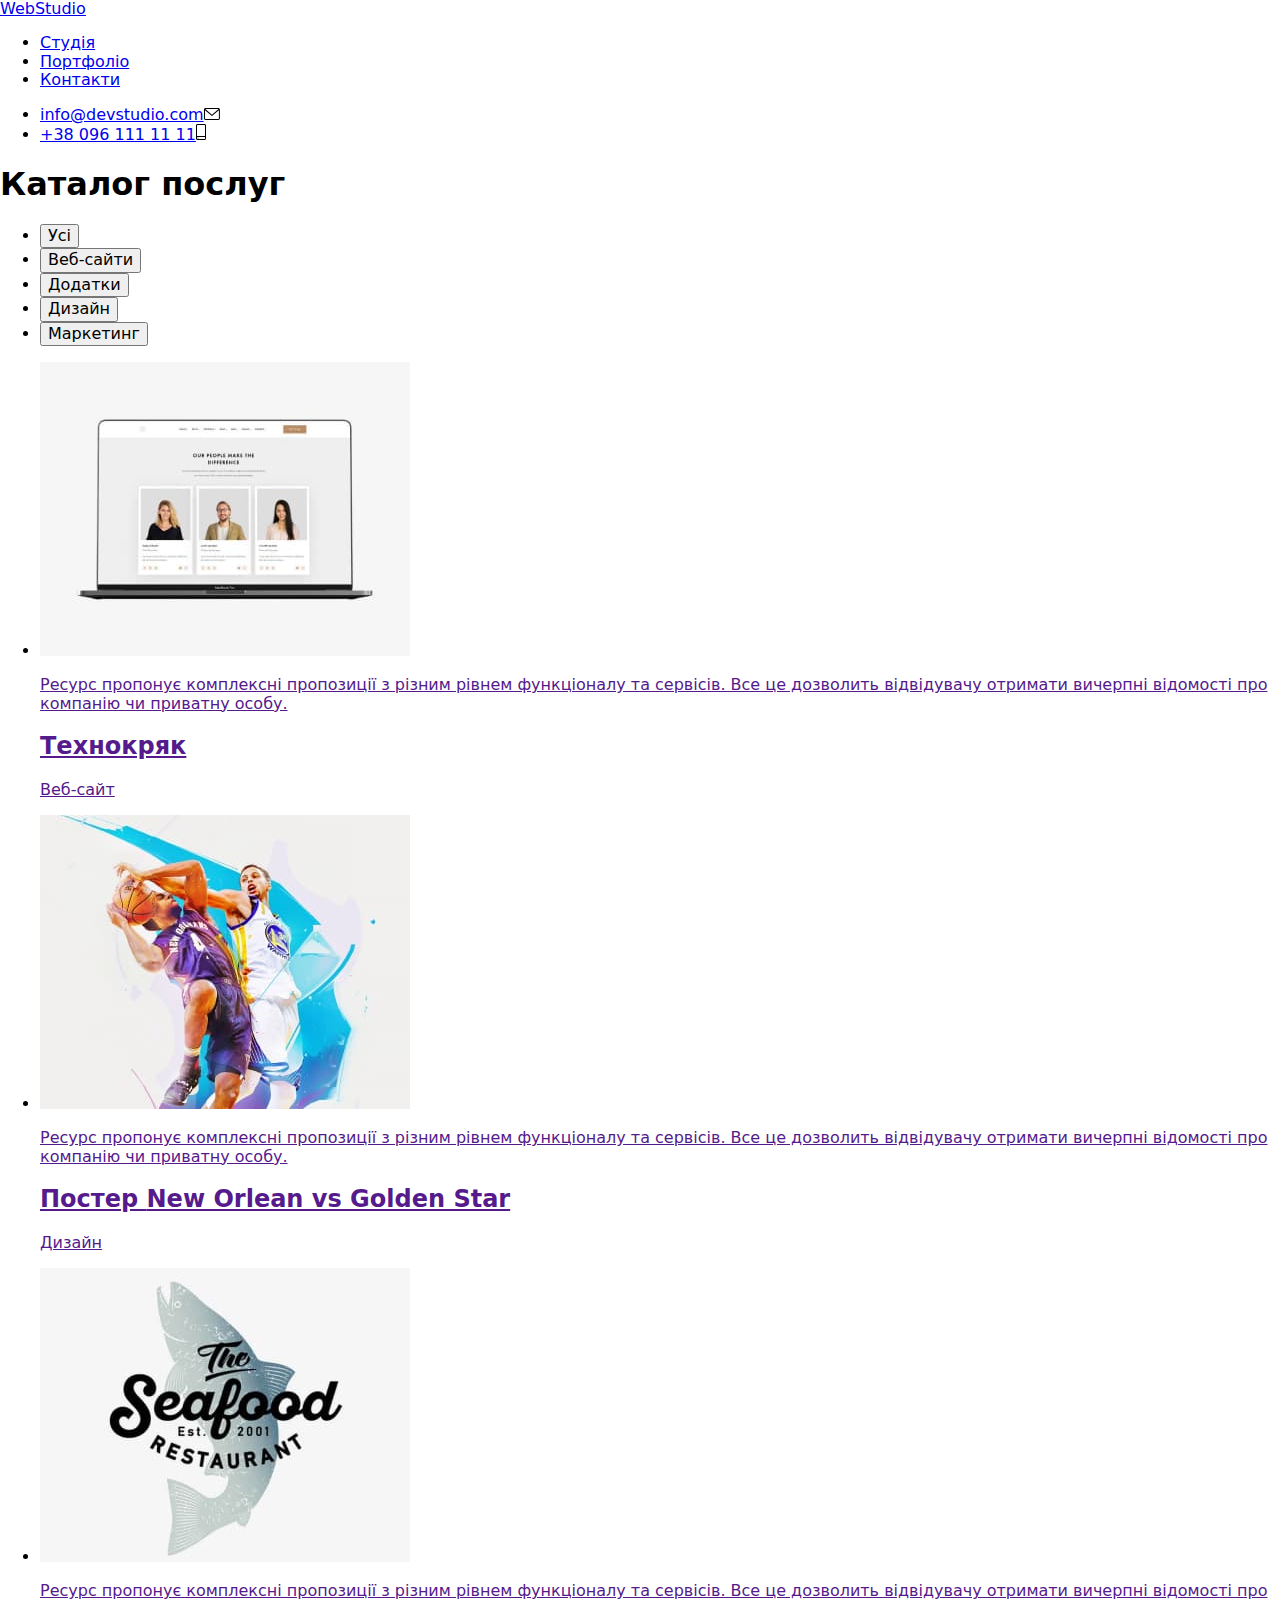
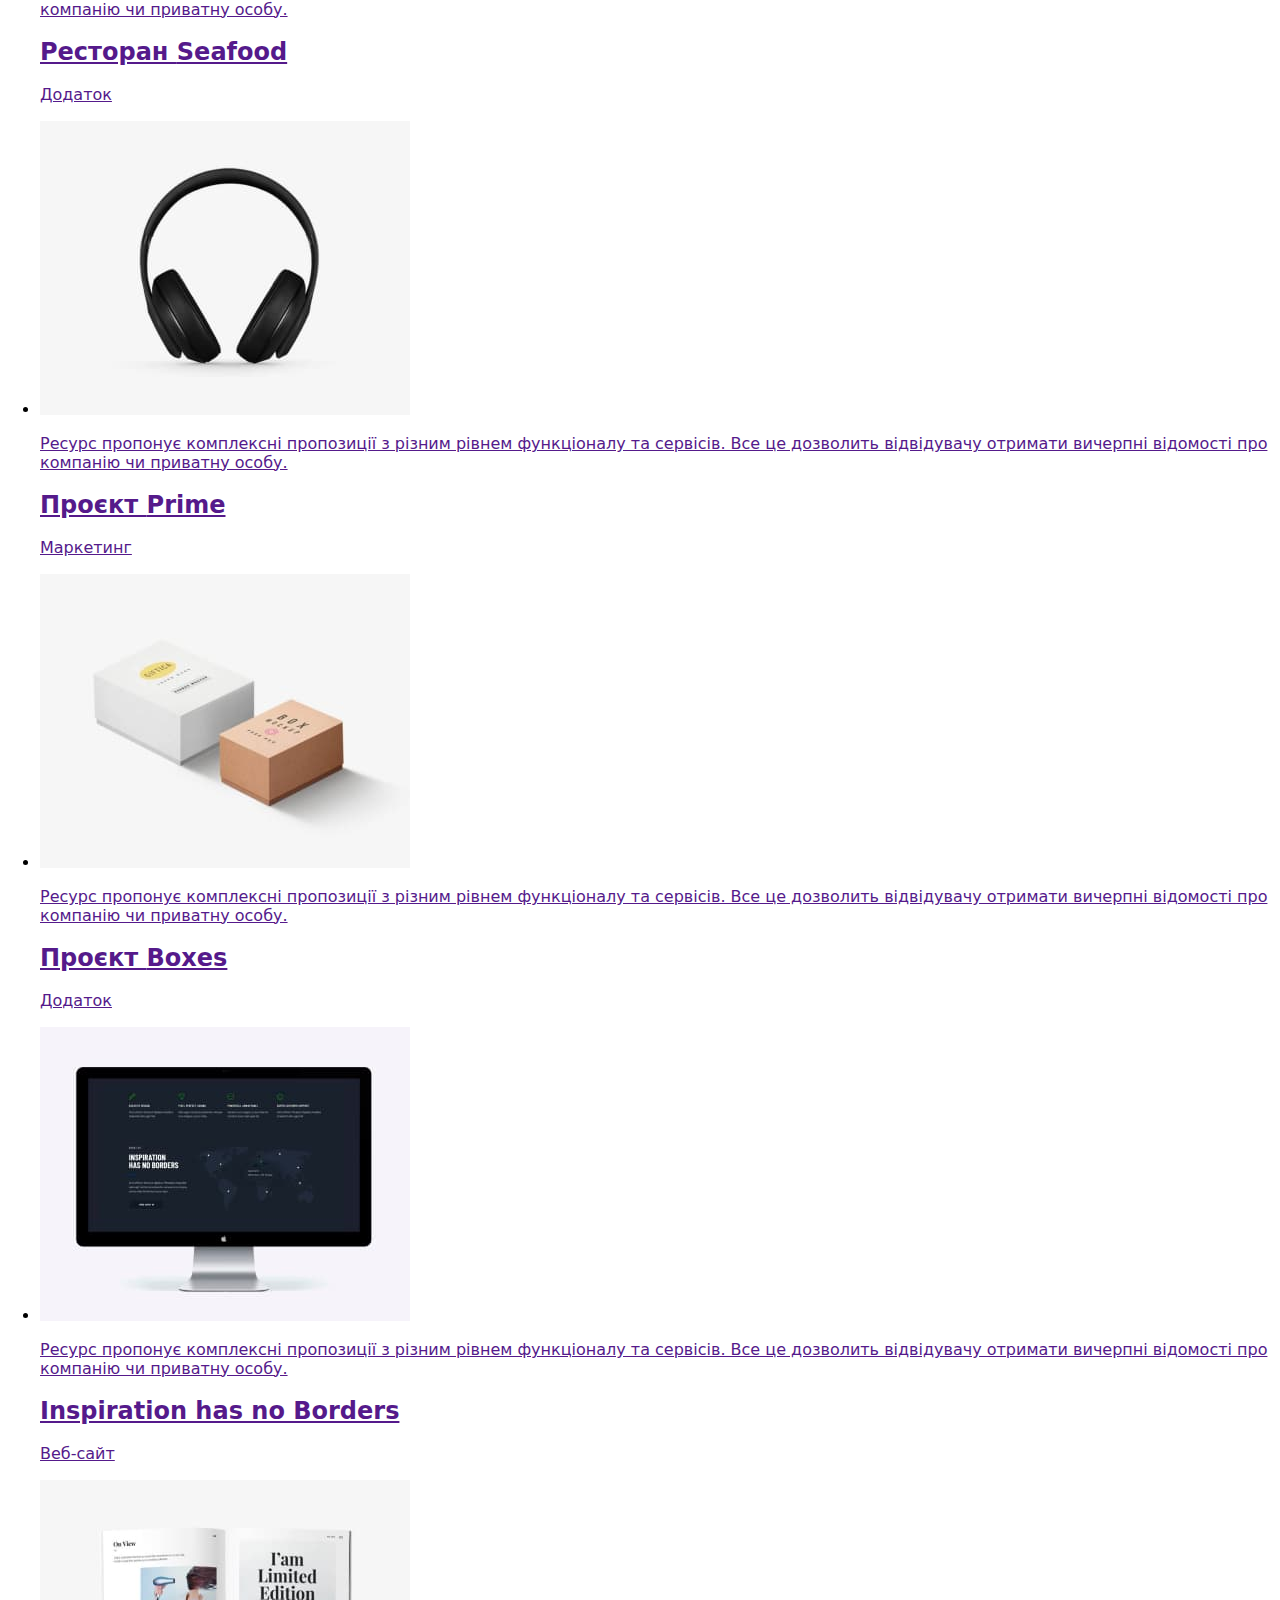
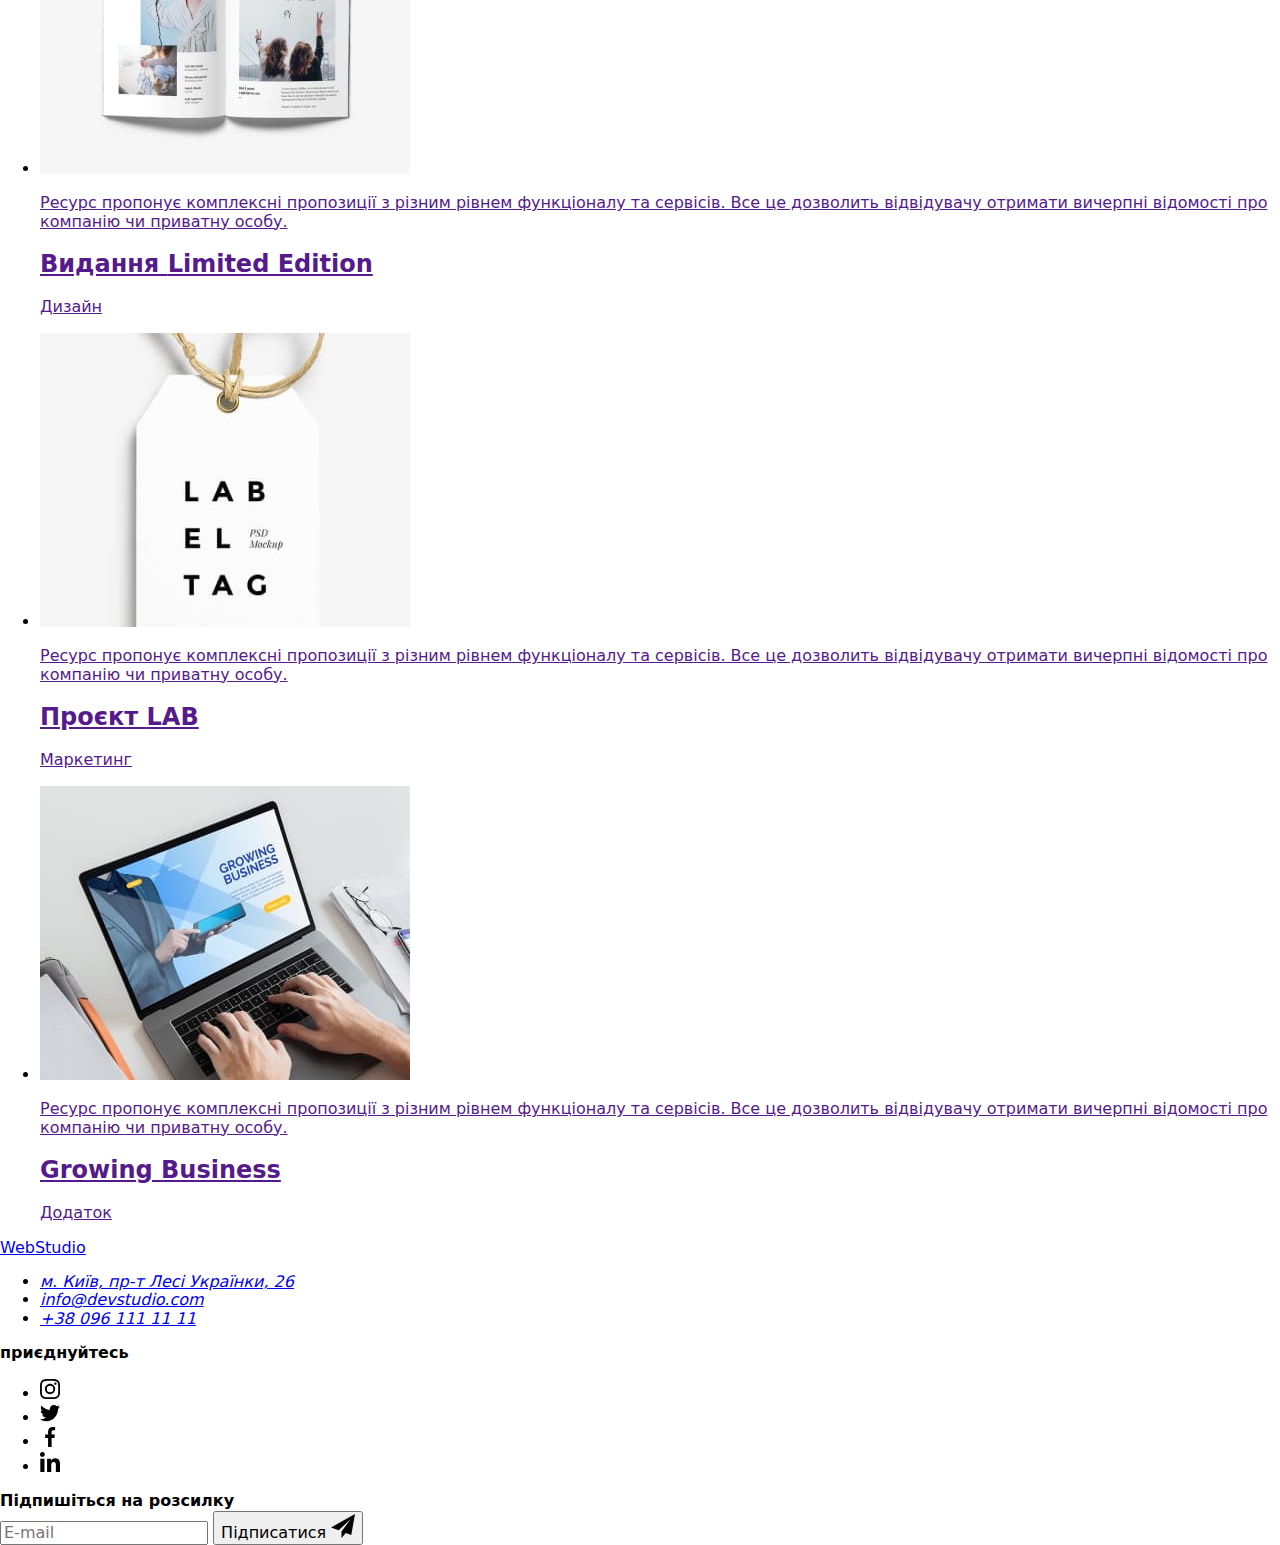
==== portfolio.html @ 2014c384 "копіює минуле ДЗ, кірм стилів" ====
<!DOCTYPE html>
<html lang="uk">

<head>
  <meta charset="UTF-8" />
  <meta http-equiv="X-UA-Compatible" content="IE=edge" />
  <meta name="viewport" content="width=device-width, initial-scale=1.0" />
  <title>Web Studio</title>
  <link rel="preconnect" href="https://fonts.googleapis.com" />
  <link rel="preconnect" href="https://fonts.gstatic.com" crossorigin />
  <link href="https://fonts.googleapis.com/css2?family=Raleway:wght@700&family=Roboto:wght@400;500;700;900&display=swap"
    rel="stylesheet" />
  <link rel="stylesheet" href="https://cdnjs.cloudflare.com/ajax/libs/modern-normalize/1.1.0/modern-normalize.css"
    integrity="sha512-Y0MM+V6ymRKN2zStTqzQ227DWhhp4Mzdo6gnlRnuaNCbc+YN/ZH0sBCLTM4M0oSy9c9VKiCvd4Jk44aCLrNS5Q=="
    crossorigin="anonymous" referrerpolicy="no-referrer" />
  <link rel="stylesheet" href="./css/styles.css" />
</head>

<body>
  <header class="header">
    <div class="header-content container">
      <nav class="navigation">
        <a lang="en" class="header-logo" href="./index.html">
          <span class="accent">Web</span>Studio
        </a>
        <ul class="navigation-list">
          <li class="navigation-list-item"><a class="navigation-link" href="./index.html">Студія</a>
          </li>
          <li class="navigation-list-item accent-line"><a class="accent-navigation navigation-link"
              href="./portfolio.html">Портфоліо</a></li>
          <li class="navigation-list-item"><a class="navigation-link" href="/">Контакти</a></li>
        </ul>
      </nav>
      <div class="contact-container">
        <ul class="contact-list">
          <li class="contact-list-item">
            <div class="contact-icon">
              <a class="contact-link" href="mailto:info@devstudio.com">
                info@devstudio.com<svg width="16" height="12" class="contact-icon-svg">
                  <use href="./images/icons.svg#icon-envelope"></use>
                </svg>
              </a>
            </div>
          </li>
          <li class="contact-list-item">
            <div class="contact-icon">
              <a class="contact-link" href="tel:+380961111111">+38 096 111 11 11<svg width="10" height="16"
                  class="contact-icon-svg">
                  <use href="./images/icons.svg#icon-phone"></use>
                </svg>
              </a>
            </div>
          </li>
        </ul>
      </div>
    </div>
  </header>
  <main class="main">
    <section class="main-portfolio section">
      <div class="container">
        <h1 class="subject visually-hidden">Каталог послуг</h1>
        <ul class="list-button">
          <li class="list-item">
            <button class="accent-button button" type="button">Усі</button>
          </li>
          <li class="list-item">
            <button class="button" type="button">Веб-сайти</button>
          </li>
          <li class="list-item">
            <button class="button" type="button">Додатки</button>
          </li>
          <li class="list-item">
            <button class="button" type="button">Дизайн</button>
          </li>
          <li class="list-item">
            <button class="button" type="button">Маркетинг</button>
          </li>
        </ul>
        <ul class="list-portfolio">
          <li class="list-item item-portfolio">
            <a class="portfolio-link" href="">
              <div class="overlay"> <img class="img" src="./images/img-0.jpg" alt="сайт технокряк" width="370" />
                <p class="text-overlay">Ресурс пропонує комплексні пропозиції з різним рівнем функціоналу та сервісів.
                  Все це дозволить відвідувачу отримати вичерпні відомості про компанію чи приватну особу.</p>
              </div>
              <div class="border-portfolio">
                <h2 class="title">Технокряк</h2>
                <p class="text">Веб-сайт</p>
              </div>
            </a>
          </li>
          <li class="list-item item-portfolio">
            <a class="portfolio-link" href="">
              <div class="overlay"> <img class="img" src="./images/img-1.jpg" alt="дизайн постера" width="370" />
                <p class="text-overlay">Ресурс пропонує комплексні пропозиції з різним рівнем функціоналу та сервісів.
                  Все це дозволить відвідувачу отримати вичерпні відомості про компанію чи приватну особу.</p>
              </div>
              <div class="border-portfolio">
                <h2 class="title">
                  Постер <span lang="en"> New Orlean vs Golden Star</span></h2>
                <p class="text">Дизайн</p>
              </div>
            </a>
          </li>
          <li class="list-item item-portfolio">
            <a class="portfolio-link" href="">
              <div class="overlay"> <img class="img" src="./images/img-2.jpg" alt="додаток ресторану" width="370" />
                <p class="text-overlay">Ресурс пропонує комплексні пропозиції з різним рівнем функціоналу та сервісів.
                  Все це дозволить відвідувачу отримати вичерпні відомості про компанію чи приватну особу.</p>
              </div>
              <div class="border-portfolio">
                <h2 class="title">Ресторан <span lang="en">Seafood</span></h2>
                <p class="text">Додаток</p>
              </div>
            </a>
          </li>
          <li class="list-item item-portfolio">
            <a class="portfolio-link" href="">
              <div class="overlay"> <img class="img" src="./images/img-3.jpg" alt="фото з проекту прайм" width="370" />
                <p class="text-overlay">Ресурс пропонує комплексні пропозиції з різним рівнем функціоналу та сервісів.
                  Все це дозволить відвідувачу отримати вичерпні відомості про компанію чи приватну особу.</p>
              </div>
              <div class="border-portfolio">
                <h2 class="title">Проєкт <span lang="en">Prime</span></h2>
                <p class="text">Маркетинг</p>
              </div>
            </a>
          </li>
          <li class="list-item item-portfolio">
            <a class="portfolio-link" href="">
              <div class="overlay"> <img class="img" src="./images/img-4.jpg" alt="фото з додатку" width="370" />
                <p class="text-overlay">Ресурс пропонує комплексні пропозиції з різним рівнем функціоналу та сервісів.
                  Все це дозволить відвідувачу отримати вичерпні відомості про компанію чи приватну особу.</p>
              </div>
              <div class="border-portfolio">
                <h2 class="title">Проєкт <span lang="en">Boxes</span></h2>
                <p class="text">Додаток</p>
              </div>
            </a>
          </li>
          <li class="list-item item-portfolio">
            <a class="portfolio-link" href="">
              <div class="overlay"> <img class="img" src="./images/img-5.jpg" alt="веб-сайт" width="370" />
                <p class="text-overlay">Ресурс пропонує комплексні пропозиції з різним рівнем функціоналу та сервісів.
                  Все це дозволить відвідувачу отримати вичерпні відомості про компанію чи приватну особу.</p>
              </div>
              <div class="border-portfolio">
                <h2 class="title" lang="en">Inspiration has no Borders</h2>
                <p class="text">Веб-сайт</p>
              </div>
            </a>
          </li>
          <li class="list-item item-portfolio">
            <a class="portfolio-link" href="">
              <div class="overlay"> <img class="img" src="./images/img-6.jpg" alt="дизайн видання" width="370" />
                <p class="text-overlay">Ресурс пропонує комплексні пропозиції з різним рівнем функціоналу та сервісів.
                  Все це дозволить відвідувачу отримати вичерпні відомості про компанію чи приватну особу.</p>
              </div>
              <div class="border-portfolio">
                <h2 class="title">
                  Видання <span lang="en">Limited Edition</span>
                </h2>
                <p class="text">Дизайн</p>
              </div>
            </a>
          </li>
          <li class="list-item item-portfolio">
            <a class="portfolio-link" href="">
              <div class="overlay"> <img class="img" src="./images/img-7.jpg" alt="фото з проекту" width="370" />
                <p class="text-overlay">Ресурс пропонує комплексні пропозиції з різним рівнем функціоналу та сервісів.
                  Все це дозволить відвідувачу отримати вичерпні відомості про компанію чи приватну особу.</p>
              </div>
              <div class="border-portfolio">
                <h2 class="title">Проєкт <span lang="en">LAB</span></h2>
                <p class="text">Маркетинг</p>
              </div>
            </a>
          </li>
          <li class="list-item item-portfolio">
            <a class="portfolio-link" href="">
              <div class="overlay"> <img class="img" src="./images/img-8.jpg" alt="додаток" width="370" />
                <p class="text-overlay">Ресурс пропонує комплексні пропозиції з різним рівнем функціоналу та сервісів.
                  Все це дозволить відвідувачу отримати вичерпні відомості про компанію чи приватну особу.</p>
              </div>
              <div class="border-portfolio">
                <h2 class="title" lang="en">Growing Business</h2>
                <p class="text">Додаток</p>
              </div>
            </a>
          </li>
        </ul>
      </div>
    </section>
  </main>
  <footer class=" footer">
    <div class="footer-flexbox container">
      <div class="footer-flex-adress">
        <a lang="en" class="footer-logo" href="./index.html">
          <span class="accent">Web</span>Studio
        </a>
        <address class="footer-adress">
          <ul class="footer-list">
            <li class="list-item"><a class="footer-link" href="/"><span class="footer-span">м. Київ, пр-т Лесі
                  Українки,
                  26</span></a></li>
            <li class="list-item"><a class="footer-link" href="mailto:info@devstudio.com">info@devstudio.com</a>
            </li>
            <li class="list-item"><a class="footer-link" href="tel:+380961111111">+38 096 111 11 11</a></li>
          </ul>
        </address>
      </div>
      <div class="footer-flex-icon">
        <strong class="footer-caption">приєднуйтесь</strong>
        <ul class="footer-list-icon">
          <li class="footer-item-icon">
            <a class="footer-icon-link" href="https://www.instagram.com/">
              <svg width="20" height="20" class="team-icon-svg">
                <use href="./images/icons.svg#icon-instagram"></use>
              </svg>
            </a>
          </li>
          <li class="footer-item-icon">
            <a class="footer-icon-link" href="https://twitter.com/?lang=uk">
              <svg width="20" height="20" class="team-icon-svg">
                <use href="./images/icons.svg#icon-twitter"></use>
              </svg>
            </a>
          </li>
          <li class="footer-item-icon">
            <a class="footer-icon-link" href="https://uk-ua.facebook.com/">
              <svg width="20" height="20" class="team-icon-svg">
                <use href="./images/icons.svg#icon-facebook"></use>
              </svg>
            </a>
          </li>
          <li class="footer-item-icon">
            <a class="footer-icon-link" href="https://www.linkedin.com/">
              <svg width="20" height="20" class="team-icon-svg">
                <use href="./images/icons.svg#icon-linkedin"></use>
              </svg>
            </a>
          </li>
        </ul>
      </div>
      <div class="footer-form-position">
        <strong class="footer-caption">Підпишіться на розсилку</strong>
        <form class="footer-form">
          <label class="footer-label">
            <input class="footer-input" lang="en" type="email" placeholder="E-mail" />
          </label>
          <button type="submit" class="footer-form-btn">Підписатися
            <svg width="24" height="24" class="footer-form-icon">
              <use href="./images/icons.svg#icon-send"></use>
            </svg>
          </button>
        </form>
      </div>
    </div>
  </footer>
</body>

</html>
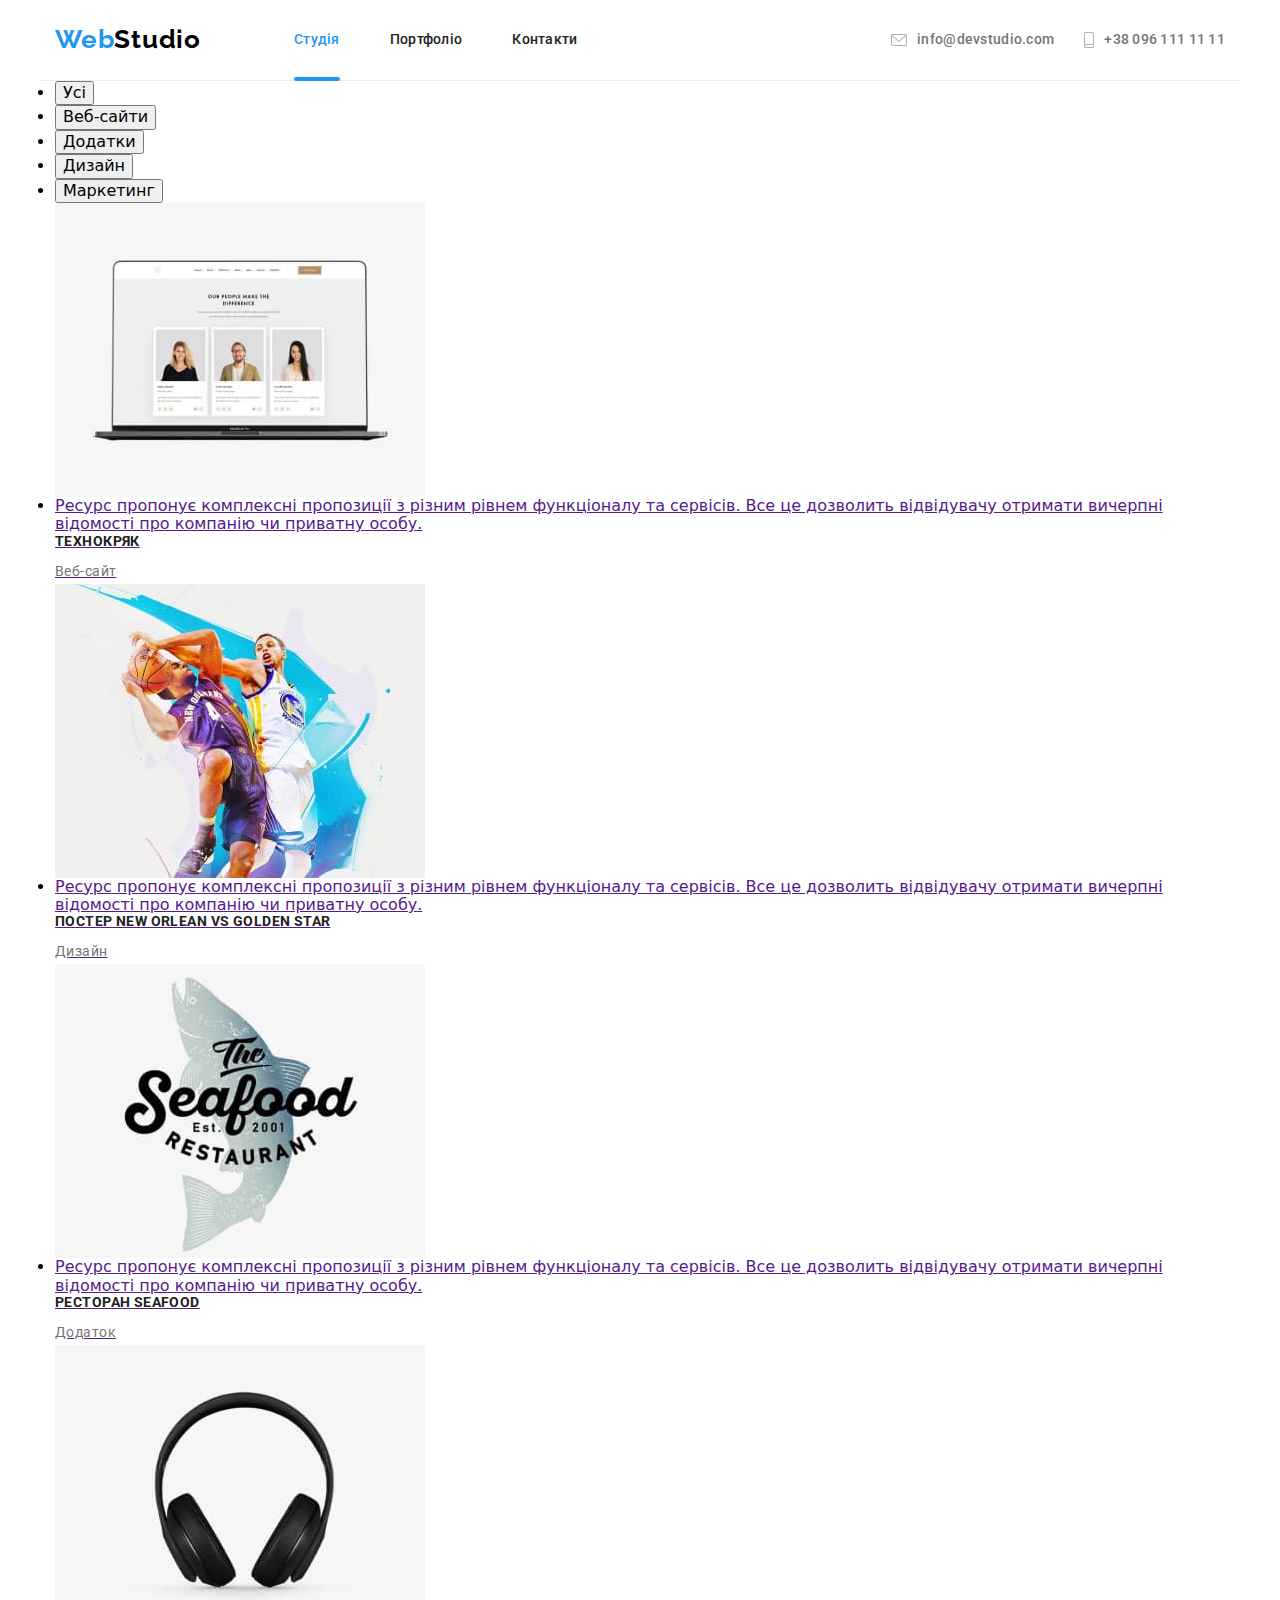
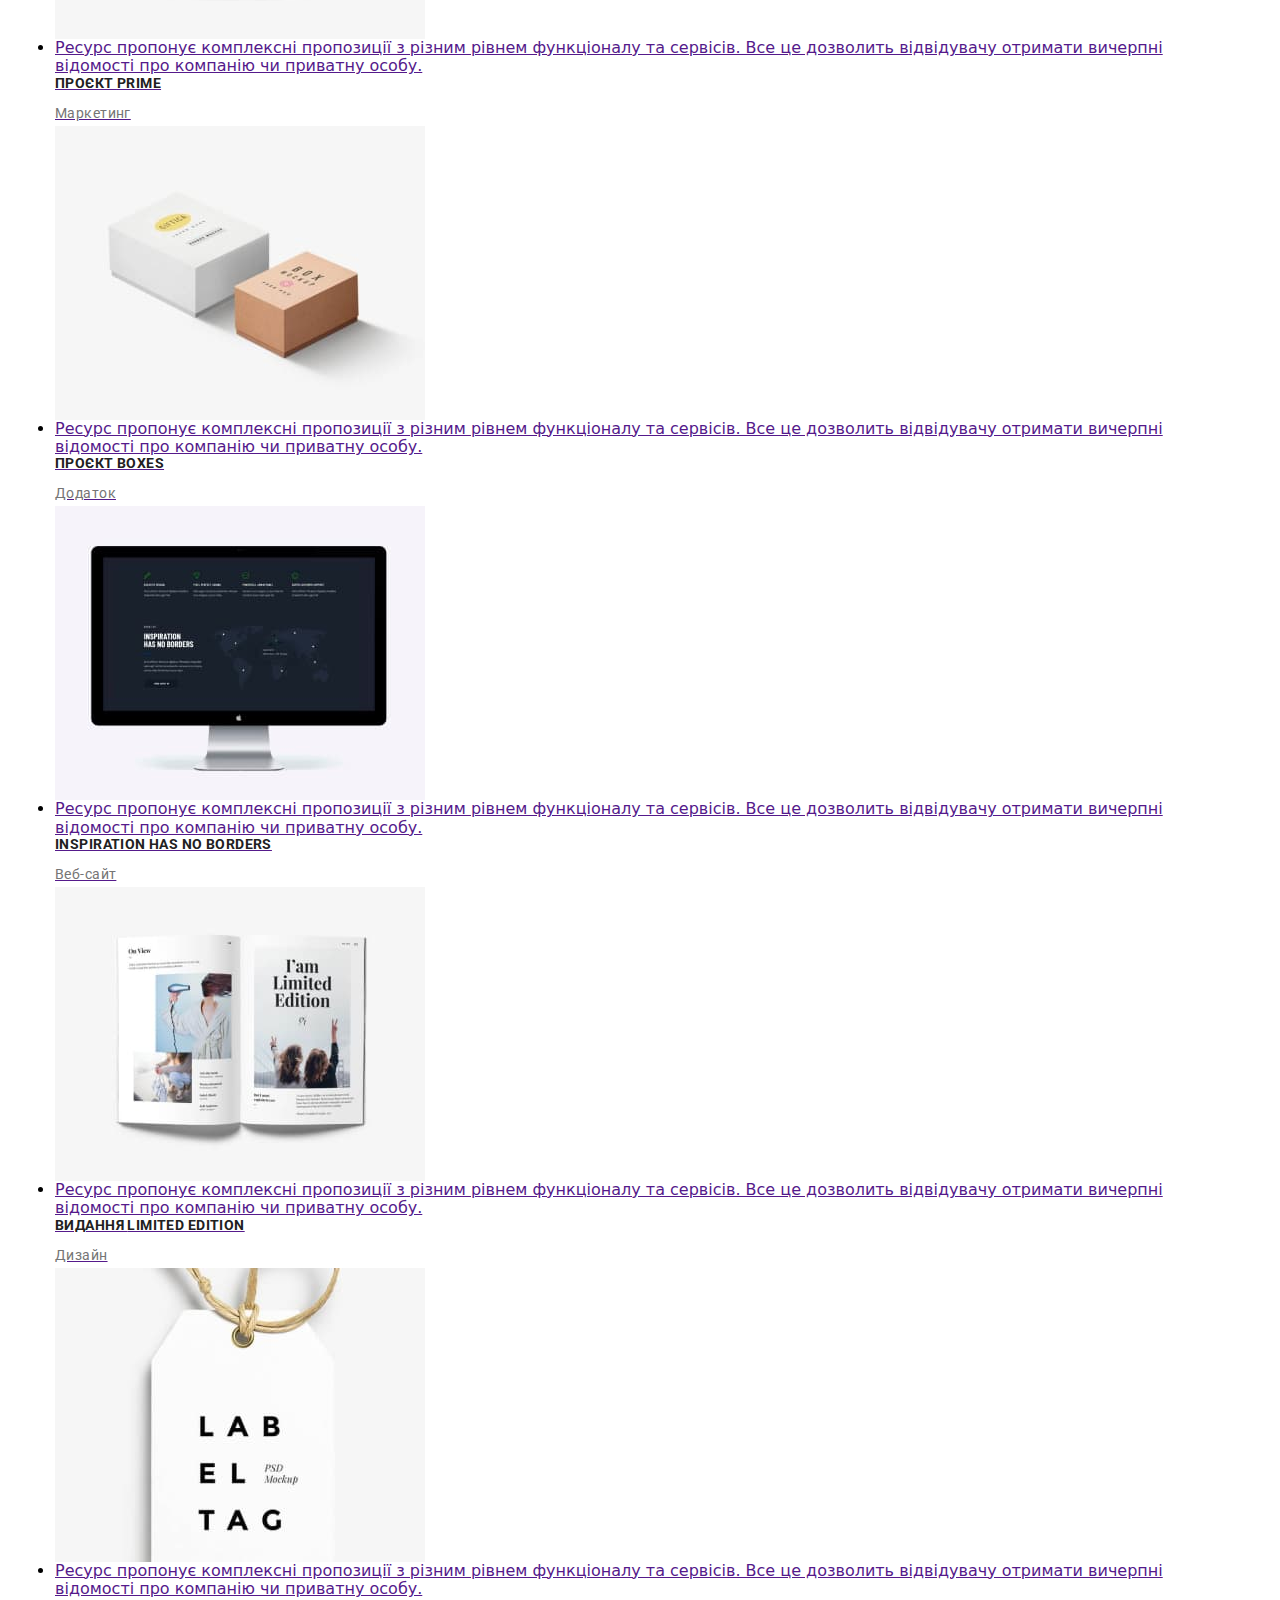
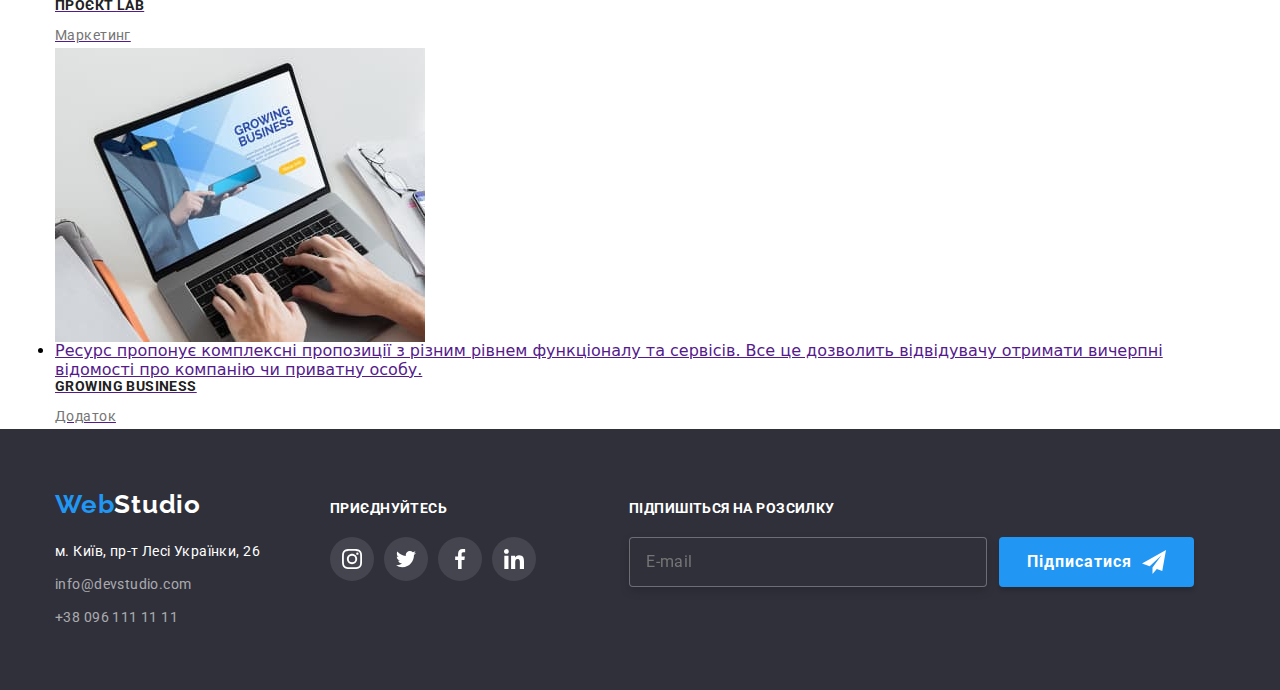
==== commit 55374d6c: "переіменування класів по BEM+ підлючення scss index.html" ====
--- a/portfolio.html
+++ b/portfolio.html
@@ -13,47 +13,45 @@
   <link rel="stylesheet" href="https://cdnjs.cloudflare.com/ajax/libs/modern-normalize/1.1.0/modern-normalize.css"
     integrity="sha512-Y0MM+V6ymRKN2zStTqzQ227DWhhp4Mzdo6gnlRnuaNCbc+YN/ZH0sBCLTM4M0oSy9c9VKiCvd4Jk44aCLrNS5Q=="
     crossorigin="anonymous" referrerpolicy="no-referrer" />
-  <link rel="stylesheet" href="./css/styles.css" />
+  <link rel="stylesheet" href="./css/main.min.css" />
 </head>
 
 <body>
-  <header class="header">
-    <div class="header-content container">
-      <nav class="navigation">
-        <a lang="en" class="header-logo" href="./index.html">
-          <span class="accent">Web</span>Studio
+  <header class="header container">
+    <nav class="navigation">
+      <a lang="en" class="logo" href="./index.html">
+        <span class="logo--accent">Web</span>Studio
+      </a>
+      <ul class="navigation__list">
+        <li class="navigation__item accent-line"><a class="navigation__link navigation__link--accent"
+            href="./index.html">Студія</a>
+        </li>
+        <li class="navigation__item"><a class="navigation__link" href="./portfolio.html">Портфоліо</a></li>
+        <li class="navigation__item"><a class="navigation__link" href="/">Контакти</a></li>
+      </ul>
+    </nav>
+    <!-- <div class="contact-container"> -->
+    <ul class="contact__list">
+      <li class="contact__item">
+        <!-- <div class="contact__icon"> -->
+        <a class="contact__link" href="mailto:info@devstudio.com">
+          info@devstudio.com<svg width="16" height="12" class="contact__icon">
+            <use href="./images/icons.svg#icon-envelope"></use>
+          </svg>
         </a>
-        <ul class="navigation-list">
-          <li class="navigation-list-item"><a class="navigation-link" href="./index.html">Студія</a>
-          </li>
-          <li class="navigation-list-item accent-line"><a class="accent-navigation navigation-link"
-              href="./portfolio.html">Портфоліо</a></li>
-          <li class="navigation-list-item"><a class="navigation-link" href="/">Контакти</a></li>
-        </ul>
-      </nav>
-      <div class="contact-container">
-        <ul class="contact-list">
-          <li class="contact-list-item">
-            <div class="contact-icon">
-              <a class="contact-link" href="mailto:info@devstudio.com">
-                info@devstudio.com<svg width="16" height="12" class="contact-icon-svg">
-                  <use href="./images/icons.svg#icon-envelope"></use>
-                </svg>
-              </a>
-            </div>
-          </li>
-          <li class="contact-list-item">
-            <div class="contact-icon">
-              <a class="contact-link" href="tel:+380961111111">+38 096 111 11 11<svg width="10" height="16"
-                  class="contact-icon-svg">
-                  <use href="./images/icons.svg#icon-phone"></use>
-                </svg>
-              </a>
-            </div>
-          </li>
-        </ul>
-      </div>
-    </div>
+        <!-- </div> -->
+      </li>
+      <li class="contact__item">
+        <!-- <div class="contact__icon"> -->
+        <a class="contact__link" href="tel:+380961111111">+38 096 111 11 11<svg width="10" height="16"
+            class="contact__icon">
+            <use href="./images/icons.svg#icon-phone"></use>
+          </svg>
+        </a>
+        <!-- </div> -->
+      </li>
+    </ul>
+    <!-- </div> -->
   </header>
   <main class="main">
     <section class="main-portfolio section">
@@ -192,64 +190,64 @@
       </div>
     </section>
   </main>
-  <footer class=" footer">
-    <div class="footer-flexbox container">
-      <div class="footer-flex-adress">
-        <a lang="en" class="footer-logo" href="./index.html">
-          <span class="accent">Web</span>Studio
+  <footer class="footer">
+    <div class="footer__position container ">
+      <div class="footer-adress">
+        <a lang="en" class="logo footer__logo" href="./index.html">
+          <span class="logo--accent">Web</span>Studio
         </a>
-        <address class="footer-adress">
-          <ul class="footer-list">
-            <li class="list-item"><a class="footer-link" href="/"><span class="footer-span">м. Київ, пр-т Лесі
-                  Українки,
-                  26</span></a></li>
-            <li class="list-item"><a class="footer-link" href="mailto:info@devstudio.com">info@devstudio.com</a>
+        <address class="adress">
+          <ul class="adress__list">
+            <li class="adress__item"><a class="adress__link address__link--white" href="/">м. Київ, пр-т Лесі
+                Українки,
+                26</a></li>
+            <li class="adress__item"><a class="adress__link" href="mailto:info@devstudio.com">info@devstudio.com</a>
             </li>
-            <li class="list-item"><a class="footer-link" href="tel:+380961111111">+38 096 111 11 11</a></li>
+            <li class="adress__item"><a class="adress__link" href="tel:+380961111111">+38 096 111 11 11</a></li>
           </ul>
         </address>
       </div>
-      <div class="footer-flex-icon">
-        <strong class="footer-caption">приєднуйтесь</strong>
-        <ul class="footer-list-icon">
-          <li class="footer-item-icon">
-            <a class="footer-icon-link" href="https://www.instagram.com/">
-              <svg width="20" height="20" class="team-icon-svg">
+      <div class="footer-icon">
+        <strong class="footer__strong">приєднуйтесь</strong>
+        <ul class="footer-icon__list">
+          <li class="footer-icon__item">
+            <a class="footer-icon__link" href="https://www.instagram.com/">
+              <svg width="20" height="20" class="icon footer__icon">
                 <use href="./images/icons.svg#icon-instagram"></use>
               </svg>
             </a>
           </li>
-          <li class="footer-item-icon">
-            <a class="footer-icon-link" href="https://twitter.com/?lang=uk">
-              <svg width="20" height="20" class="team-icon-svg">
+          <li class="footer-icon__item">
+            <a class="footer-icon__link" href="https://twitter.com/?lang=uk">
+              <svg width="20" height="20" class="icon footer__icon">
                 <use href="./images/icons.svg#icon-twitter"></use>
               </svg>
             </a>
           </li>
-          <li class="footer-item-icon">
-            <a class="footer-icon-link" href="https://uk-ua.facebook.com/">
-              <svg width="20" height="20" class="team-icon-svg">
+          <li class="footer-icon__item">
+            <a class="footer-icon__link" href="https://uk-ua.facebook.com/">
+              <svg width="20" height="20" class="icon footer__icon">
                 <use href="./images/icons.svg#icon-facebook"></use>
               </svg>
             </a>
           </li>
-          <li class="footer-item-icon">
-            <a class="footer-icon-link" href="https://www.linkedin.com/">
-              <svg width="20" height="20" class="team-icon-svg">
+          <li class="footer-icon__item">
+            <a class="footer-icon__link" href="https://www.linkedin.com/">
+              <svg width="20" height="20" class="icon footer__icon">
                 <use href="./images/icons.svg#icon-linkedin"></use>
               </svg>
             </a>
           </li>
         </ul>
       </div>
-      <div class="footer-form-position">
-        <strong class="footer-caption">Підпишіться на розсилку</strong>
+      <div class="footer-form__position">
+        <strong class="footer__strong">Підпишіться на розсилку</strong>
         <form class="footer-form">
-          <label class="footer-label">
-            <input class="footer-input" lang="en" type="email" placeholder="E-mail" />
+          <label class="footer-form__label">
+            <input class="footer-form__input" lang="en" type="email" placeholder="E-mail" />
           </label>
-          <button type="submit" class="footer-form-btn">Підписатися
-            <svg width="24" height="24" class="footer-form-icon">
+          <button type="submit" class="footer-form__btn">Підписатися
+            <svg width="24" height="24" class="footer-form__icon">
               <use href="./images/icons.svg#icon-send"></use>
             </svg>
           </button>
--- a/css/main.min.css
+++ b/css/main.min.css
@@ -0,0 +1 @@
+h1,h2,h3,h4,h5,h6,p,ul{margin:0;margin:0;padding:0;padding:0}.container{width:1200px;padding-left:15px;padding-right:15px;margin-left:auto;margin-right:auto}.img{display:block}.visually-hidden{position:absolute;width:1px;height:1px;margin:-1px;border:0;padding:0;white-space:nowrap;-webkit-clip-path:inset(100%);clip-path:inset(100%);clip:rect(0 0 0 0);overflow:hidden}.header{border-bottom:1px solid #ececec;display:flex;align-items:center}.logo{color:#000;text-decoration:none;font-family:"Raleway","sens-serif";font-style:normal;font-weight:700;font-size:26px;line-height:1.19;letter-spacing:.03em;margin-right:93px;padding-top:24px;padding-bottom:25px}.logo--accent{color:#2196f3}.accent-line{position:relative}.accent-line::after{content:"";position:absolute;left:0;bottom:-1px;width:100%;height:4px;display:block;border-radius:2px;background-color:#2196f3}.navigation{display:flex;align-items:center}.contact__list{display:flex;list-style:none;gap:30px}.contact-container{margin-left:auto}.contact__link{display:block;color:#757575;text-decoration:none;font-family:"Roboto","sens-serif";font-style:normal;font-weight:500;font-size:14px;line-height:1.14;letter-spacing:.02em;padding-top:32px;padding-bottom:32px}.contact__list{list-style:none;display:flex;margin-left:auto}.contact__link{display:flex;flex-direction:row-reverse;align-items:center;gap:10px;text-decoration:none;fill:#afb1b8;transition:color 250ms cubic-bezier(0.4, 0, 0.2, 1),fill 250ms cubic-bezier(0.4, 0, 0.2, 1)}.contact__link:hover,.contact__link:focus{color:#2196f3;fill:#2196f3}.navigation__list{display:flex;list-style:none;gap:50px}.navigation__link{color:#212121;text-decoration:none;font-family:"Roboto","sens-serif";font-style:normal;font-weight:500;font-size:14px;line-height:1.14;letter-spacing:.02em;display:inline-block;padding-top:32px;padding-bottom:32px;transition:color 250ms cubic-bezier(0.4, 0, 0.2, 1)}.navigation__link:hover,.navigation__link:focus{color:#2196f3}.navigation__link--accent{color:#2196f3}.hero-section{background-image:linear-gradient(180deg, rgba(47, 48, 58, 0.4) 0%, rgba(47, 48, 58, 0) 100%),url("../images/bgImg.jpg");background-size:cover;background-repeat:no-repeat;max-width:1600px;max-height:600px;background-color:#2f303a;text-align:center;padding-top:200px;padding-bottom:200px;margin:0 auto}.hero__container{width:696px}.hero__title{color:#fff;font-family:"Roboto","sens-serif";font-style:normal;font-weight:900;font-size:44px;line-height:1.36;text-align:center;letter-spacing:.06em;text-align:center;text-transform:uppercase;margin-bottom:30px}.hero__button{cursor:pointer;color:#fff;background-color:#2196f3;border:0px;font-family:"Roboto","sens-serif";font-style:normal;font-weight:700;font-size:16px;line-height:1.88;letter-spacing:.06em;display:inline-block;padding-left:32px;padding-top:10px;padding-right:32px;padding-bottom:10px;border-radius:4px;transition:background-color 250ms cubic-bezier(0.4, 0, 0.2, 1)}.hero__button:hover,.hero__button:focus{background-color:#188ce8}.advantage{padding-top:94px}.advantage__list{list-style:none;display:flex;gap:30px}.advantage__container{background-color:#f5f4fa;width:270px;height:120px;display:flex;margin-bottom:30px;fill:currentColor;align-items:center;justify-content:center}.title{font-family:"Roboto","sens-serif";font-style:normal;font-weight:700;font-size:14px;line-height:1.14;letter-spacing:.03em;margin-bottom:10px;color:#212121;text-transform:uppercase}.text{font-family:"Roboto","sens-serif";font-style:normal;font-weight:400;font-size:14px;line-height:1.71;letter-spacing:.03em;color:#757575}.working{padding-top:94px;padding-bottom:94px}.caption{font-family:"Roboto","sens-serif";font-style:normal;font-weight:700;font-size:36px;line-height:1.17;text-align:center;letter-spacing:.03em;color:#212121;margin-bottom:50px}.working__list{list-style:none;display:flex;gap:30px}.working__position{position:relative;display:block}.working__title{position:absolute;display:block;width:100%;left:0;bottom:0;text-align:center;text-transform:uppercase;background-color:rgba(47,48,58,.8);padding-top:27px;padding-bottom:27px;margin-bottom:0;color:#fff}.title{font-family:"Roboto","sens-serif";font-style:normal;font-weight:700;font-size:14px;line-height:1.14;letter-spacing:.03em}.team{background-color:#f5f4fa;padding-top:94px;padding-bottom:94px}.team__list{list-style:none;display:flex;gap:30px}.team__card{background-color:#fff;text-align:center;border-radius:0 0 2px 2px;box-shadow:0px 1px 3px rgba(0,0,0,.1607843137),0px 1px 1px rgba(0,0,0,.1411764706),0px 2px 1px rgba(0,0,0,.2);padding-top:30px;padding-bottom:30px;padding-left:32px;padding-right:32px}.team-icon__list{list-style:none;display:flex;gap:10px;margin-top:16px}.team-icon__link{text-decoration:none;width:44px;height:44px;border-radius:50%;padding:12px;fill:#afb1b8;display:flex;align-items:center;justify-content:center;transition:background-color 250ms cubic-bezier(0.4, 0, 0.2, 1),fill 250ms cubic-bezier(0.4, 0, 0.2, 1)}.team-icon__link:hover,.team-icon__link:focus{fill:#fff;background-color:#2196f3}.clients{padding-top:94px;padding-bottom:94px}.clients__list{list-style:none;display:flex;gap:30px}.clients__link{border:1px solid #afb1b8;border-radius:4px;display:inline-block;fill:#afb1b8;width:170px;height:92px;display:flex;justify-content:center;align-items:center;transition:border 250ms cubic-bezier(0.4, 0, 0.2, 1),fill 250ms cubic-bezier(0.4, 0, 0.2, 1)}.clients__link:hover,.clients__link:focus{fill:#2196f3;border:1px solid #2196f3}.footer{background-color:#2f303a;padding-top:60px;padding-bottom:60px}.footer__position{display:flex;align-items:baseline}.footer__logo{display:inline-block;color:#fff;margin-bottom:20px;margin-right:0;padding:0}.adress__list{list-style:none;display:flex;flex-direction:column;gap:9px}.adress__link{text-decoration:none;color:rgba(255,255,255,.6);transition:color 250ms cubic-bezier(0.4, 0, 0.2, 1);font-family:"Roboto","sens-serif";font-style:normal;font-weight:400;font-size:14px;line-height:1.71;letter-spacing:.03em}.adress__link:hover,.adress__link:focus{color:#2196f3}.address__link--white{color:#fff}.footer-icon{display:flex;flex-direction:column;margin-left:70px;margin-right:93px}.footer__strong{display:inline-block;margin-bottom:20px;font-family:"Roboto","sens-serif";font-style:normal;font-weight:700;font-size:14px;line-height:1.14;letter-spacing:.03em;color:#fff;text-transform:uppercase}.footer-icon__list{list-style:none;display:flex;gap:10px}.footer-icon__link{text-decoration:none;width:44px;height:44px;border-radius:50%;display:flex;justify-content:center;align-items:center;fill:#fff;background-color:rgba(255,255,255,.1);transition:background-color 250ms cubic-bezier(0.4, 0, 0.2, 1)}.footer-icon__link:hover,.footer-icon__link:focus{background-color:#2196f3}.footer-form{display:flex;align-items:baseline;gap:12px}.footer-form__input{width:358px;color:rgba(255,255,255,.6);background-color:#2f303a;font-family:"Roboto";font-style:normal;font-weight:400;font-size:16px;line-height:1.25;letter-spacing:.03em;border:1px;padding-top:14px;padding-bottom:14px;padding-left:16px;border:1px solid rgba(255,255,255,.3);border-radius:4px;outline:none;filter:drop-shadow(0px 4px 4px rgba(0, 0, 0, 0.15))}.footer-form__btn{display:block;color:#fff;background-color:#2196f3;fill:#fff;box-shadow:0px 4px 4px rgba(0,0,0,.15);border:none;border-radius:4px;padding-left:28px;padding-right:28px;padding-top:10px;padding-bottom:10px;display:flex;gap:10px;align-items:center;cursor:pointer;font-family:"Roboto","sens-serif";font-style:normal;font-weight:700;font-size:16px;line-height:1.88;letter-spacing:.06em}.backdrop{position:fixed;top:0;left:0;width:100%;height:100%;background-color:rgba(0,0,0,.2);opacity:1;transition:opacity 250ms cubic-bezier(0.4, 0, 0.2, 1)}.is-hidden{opacity:0;pointer-events:none}.modal{position:absolute;top:50%;left:50%;width:528px;height:581px;background-color:#fff;transform:translate(-50%, -50%) scale(1);transition:transform 250ms cubic-bezier(0.4, 0, 0.2, 1)}.modal__button{position:absolute;top:8px;right:8px;width:30px;height:30px;text-decoration:none;fill:#000;background-color:#fff;display:flex;justify-content:center;align-items:center;border:1px solid rgba(0,0,0,.1);border-radius:50%;cursor:pointer;transition:fill 250ms}.modal__button:hover,.modal__button:focus{fill:#2196f3}.form{display:flex;flex-direction:column;padding:40px}.form__title{font-family:"Roboto";font-style:normal;font-weight:700;font-size:20px;line-height:1.15;letter-spacing:.03em;display:block;text-align:center;color:#212121;margin-bottom:12px}.form__position{display:flex;flex-direction:column;gap:10px;margin-bottom:20px}.form__label{color:#757575;position:relative;display:flex;flex-direction:column;font-family:"Roboto";font-style:normal;font-weight:400;font-size:12px;line-height:1.17;letter-spacing:.01em}.form__label:focus-within .form__icon{fill:#2196f3}.form__label:focus-within .form__input,.form__label:focus-within .form__textarea{border:1px solid #2196f3}.form__input{display:inline-block;border:1px solid rgba(33,33,33,.2);border-radius:4px;padding-top:11px;padding-bottom:11px;padding-left:42px;outline:none;margin-top:4px;transition:border 250ms cubic-bezier(0.4, 0, 0.2, 1)}.form__icon{position:absolute;top:50%;left:12px;transition:fill 250ms cubic-bezier(0.4, 0, 0.2, 1)}.form__textarea{resize:none;padding-left:16px;padding-top:12px;padding-right:16px;padding-bottom:12px;font-family:"Roboto";font-style:normal;font-weight:400;font-size:12px;line-height:1.17;letter-spacing:.01em;color:#212121;border:1px solid rgba(33,33,33,.2);border-radius:4px;outline:none;margin-top:4px}.form__textarea::-moz-placeholder{color:rgba(117,117,117,.5)}.form__textarea:-ms-input-placeholder{color:rgba(117,117,117,.5)}.form__textarea::placeholder{color:rgba(117,117,117,.5)}.form__label-checkbox{display:flex;align-items:center;gap:10px;margin-bottom:30px;font-family:"Roboto","sens-serif";font-style:normal;font-weight:500;font-size:14px;line-height:1.14;letter-spacing:.02em;color:#757575}.form__input-checkbox{display:inline-block;-webkit-appearance:none;-moz-appearance:none;appearance:none}.form__link{text-decoration:none;color:#2196f3;border-bottom:1px solid #2196f3}.form__icon-checkbox{display:inline-block;background-image:url("../images/no-check.svg");width:16px;height:15px;transition:background-image 250ms cubic-bezier(0.4, 0, 0.2, 1)}.form__input-checkbox:checked~.form__icon-checkbox{background-image:url("../images/check.svg")}.form__btn{display:block;margin:0 auto;padding:10px;width:200px;height:50px;color:#fff;background-color:#2196f3;box-shadow:0px 4px 4px rgba(0,0,0,.15);border-radius:4px;border:none;cursor:pointer;font-family:"Roboto","sens-serif";font-style:normal;font-weight:700;font-size:16px;line-height:1.88;letter-spacing:.06em;transition:background-color 250ms cubic-bezier(0.4, 0, 0.2, 1)}.form__btn:hover,.form__btn:focus{background-color:#188ce8}/*# sourceMappingURL=main.min.css.map */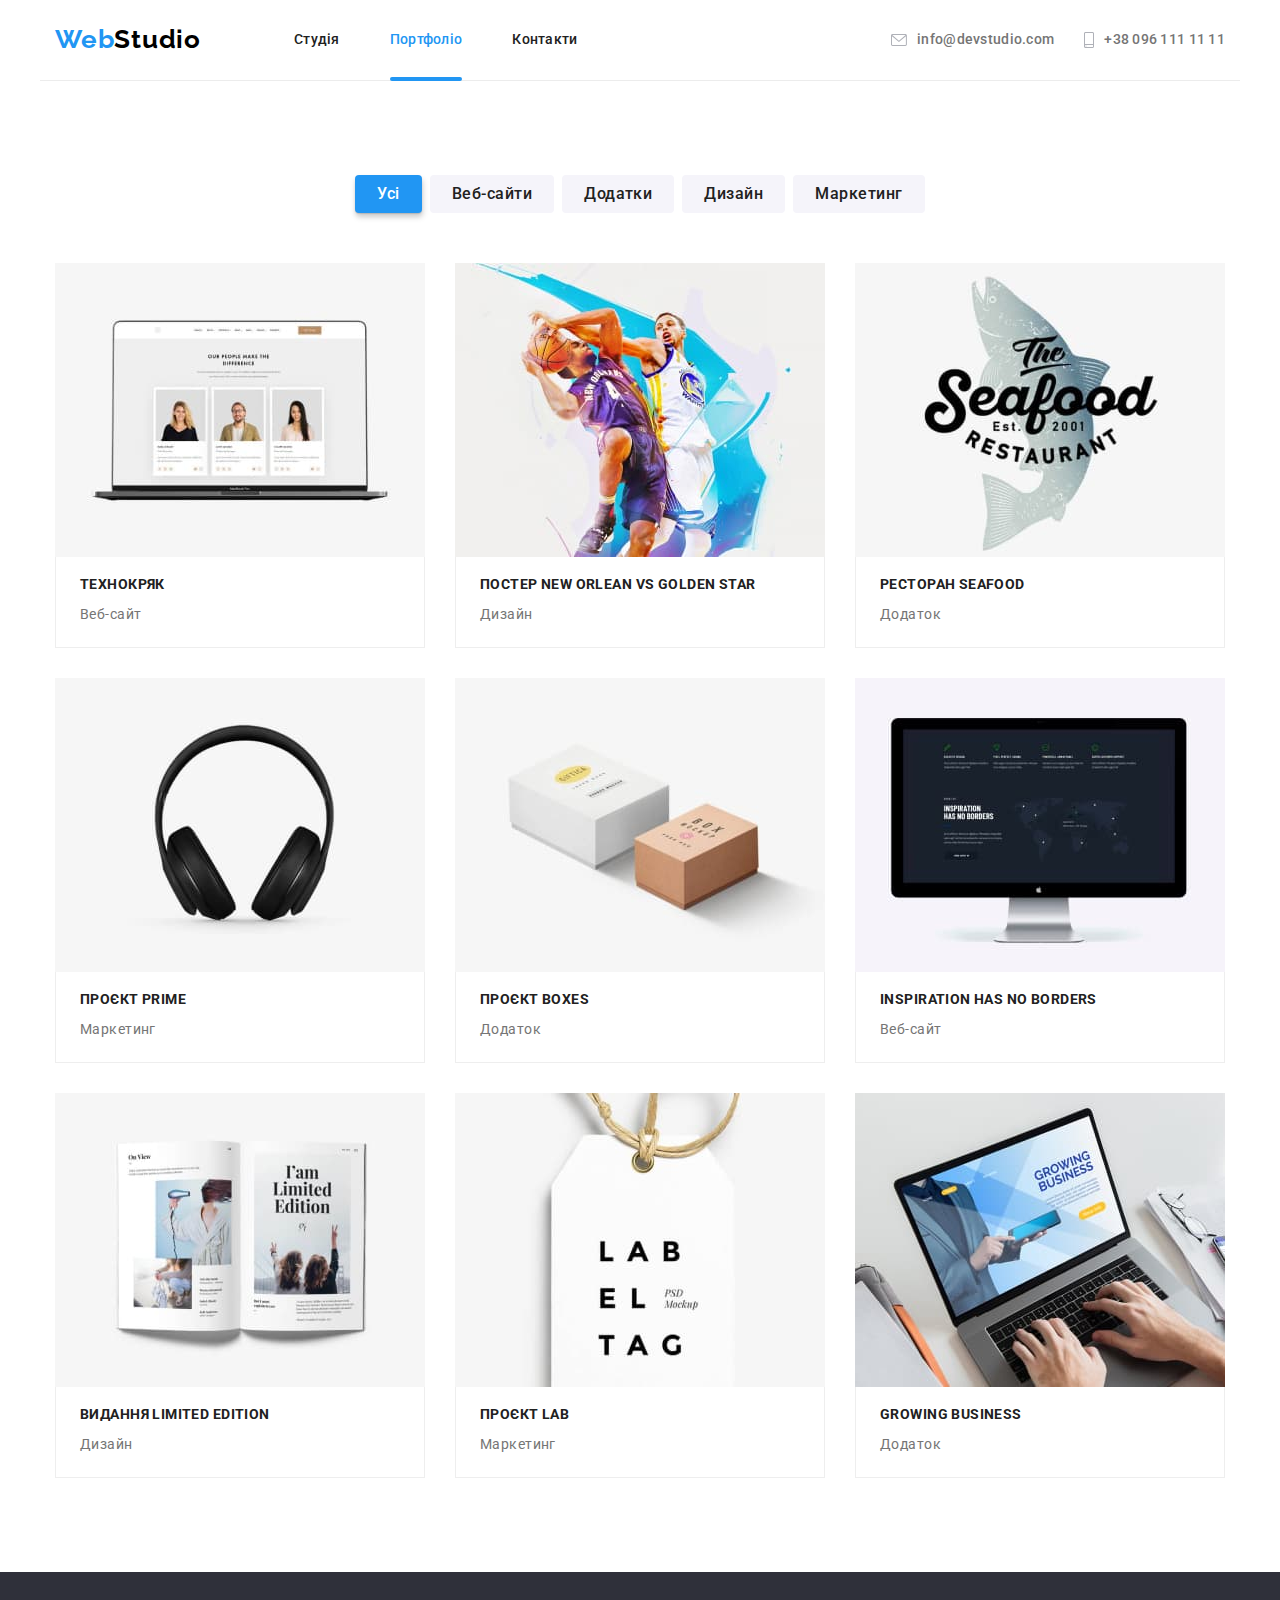
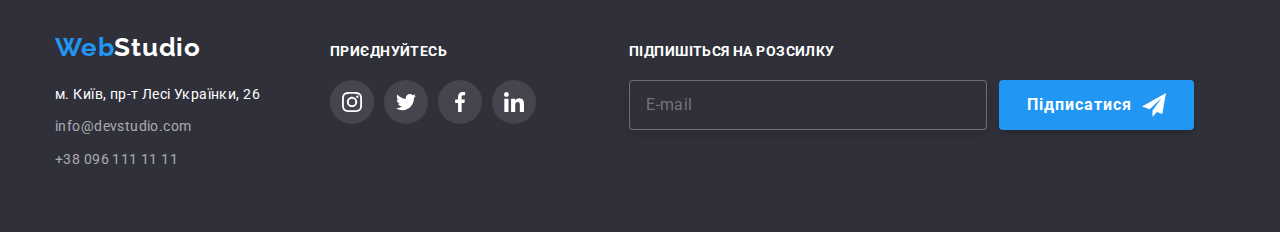
==== commit c040f8bb: "налаштовує сторінку портфоліо" ====
--- a/portfolio.html
+++ b/portfolio.html
@@ -23,10 +23,10 @@
         <span class="logo--accent">Web</span>Studio
       </a>
       <ul class="navigation__list">
+        <li class="navigation__item"><a class="navigation__link " href="./index.html">Студія</a>
+        </li>
         <li class="navigation__item accent-line"><a class="navigation__link navigation__link--accent"
-            href="./index.html">Студія</a>
-        </li>
-        <li class="navigation__item"><a class="navigation__link" href="./portfolio.html">Портфоліо</a></li>
+            href="./portfolio.html">Портфоліо</a></li>
         <li class="navigation__item"><a class="navigation__link" href="/">Контакти</a></li>
       </ul>
     </nav>
@@ -53,142 +53,152 @@
     </ul>
     <!-- </div> -->
   </header>
-  <main class="main">
-    <section class="main-portfolio section">
-      <div class="container">
-        <h1 class="subject visually-hidden">Каталог послуг</h1>
-        <ul class="list-button">
-          <li class="list-item">
-            <button class="accent-button button" type="button">Усі</button>
-          </li>
-          <li class="list-item">
-            <button class="button" type="button">Веб-сайти</button>
-          </li>
-          <li class="list-item">
-            <button class="button" type="button">Додатки</button>
-          </li>
-          <li class="list-item">
-            <button class="button" type="button">Дизайн</button>
-          </li>
-          <li class="list-item">
-            <button class="button" type="button">Маркетинг</button>
-          </li>
-        </ul>
-        <ul class="list-portfolio">
-          <li class="list-item item-portfolio">
-            <a class="portfolio-link" href="">
-              <div class="overlay"> <img class="img" src="./images/img-0.jpg" alt="сайт технокряк" width="370" />
-                <p class="text-overlay">Ресурс пропонує комплексні пропозиції з різним рівнем функціоналу та сервісів.
-                  Все це дозволить відвідувачу отримати вичерпні відомості про компанію чи приватну особу.</p>
-              </div>
-              <div class="border-portfolio">
-                <h2 class="title">Технокряк</h2>
-                <p class="text">Веб-сайт</p>
-              </div>
-            </a>
-          </li>
-          <li class="list-item item-portfolio">
-            <a class="portfolio-link" href="">
-              <div class="overlay"> <img class="img" src="./images/img-1.jpg" alt="дизайн постера" width="370" />
-                <p class="text-overlay">Ресурс пропонує комплексні пропозиції з різним рівнем функціоналу та сервісів.
-                  Все це дозволить відвідувачу отримати вичерпні відомості про компанію чи приватну особу.</p>
-              </div>
-              <div class="border-portfolio">
-                <h2 class="title">
-                  Постер <span lang="en"> New Orlean vs Golden Star</span></h2>
-                <p class="text">Дизайн</p>
-              </div>
-            </a>
-          </li>
-          <li class="list-item item-portfolio">
-            <a class="portfolio-link" href="">
-              <div class="overlay"> <img class="img" src="./images/img-2.jpg" alt="додаток ресторану" width="370" />
-                <p class="text-overlay">Ресурс пропонує комплексні пропозиції з різним рівнем функціоналу та сервісів.
-                  Все це дозволить відвідувачу отримати вичерпні відомості про компанію чи приватну особу.</p>
-              </div>
-              <div class="border-portfolio">
-                <h2 class="title">Ресторан <span lang="en">Seafood</span></h2>
-                <p class="text">Додаток</p>
-              </div>
-            </a>
-          </li>
-          <li class="list-item item-portfolio">
-            <a class="portfolio-link" href="">
-              <div class="overlay"> <img class="img" src="./images/img-3.jpg" alt="фото з проекту прайм" width="370" />
-                <p class="text-overlay">Ресурс пропонує комплексні пропозиції з різним рівнем функціоналу та сервісів.
-                  Все це дозволить відвідувачу отримати вичерпні відомості про компанію чи приватну особу.</p>
-              </div>
-              <div class="border-portfolio">
-                <h2 class="title">Проєкт <span lang="en">Prime</span></h2>
-                <p class="text">Маркетинг</p>
-              </div>
-            </a>
-          </li>
-          <li class="list-item item-portfolio">
-            <a class="portfolio-link" href="">
-              <div class="overlay"> <img class="img" src="./images/img-4.jpg" alt="фото з додатку" width="370" />
-                <p class="text-overlay">Ресурс пропонує комплексні пропозиції з різним рівнем функціоналу та сервісів.
-                  Все це дозволить відвідувачу отримати вичерпні відомості про компанію чи приватну особу.</p>
-              </div>
-              <div class="border-portfolio">
-                <h2 class="title">Проєкт <span lang="en">Boxes</span></h2>
-                <p class="text">Додаток</p>
-              </div>
-            </a>
-          </li>
-          <li class="list-item item-portfolio">
-            <a class="portfolio-link" href="">
-              <div class="overlay"> <img class="img" src="./images/img-5.jpg" alt="веб-сайт" width="370" />
-                <p class="text-overlay">Ресурс пропонує комплексні пропозиції з різним рівнем функціоналу та сервісів.
-                  Все це дозволить відвідувачу отримати вичерпні відомості про компанію чи приватну особу.</p>
-              </div>
-              <div class="border-portfolio">
-                <h2 class="title" lang="en">Inspiration has no Borders</h2>
-                <p class="text">Веб-сайт</p>
-              </div>
-            </a>
-          </li>
-          <li class="list-item item-portfolio">
-            <a class="portfolio-link" href="">
-              <div class="overlay"> <img class="img" src="./images/img-6.jpg" alt="дизайн видання" width="370" />
-                <p class="text-overlay">Ресурс пропонує комплексні пропозиції з різним рівнем функціоналу та сервісів.
-                  Все це дозволить відвідувачу отримати вичерпні відомості про компанію чи приватну особу.</p>
-              </div>
-              <div class="border-portfolio">
-                <h2 class="title">
-                  Видання <span lang="en">Limited Edition</span>
-                </h2>
-                <p class="text">Дизайн</p>
-              </div>
-            </a>
-          </li>
-          <li class="list-item item-portfolio">
-            <a class="portfolio-link" href="">
-              <div class="overlay"> <img class="img" src="./images/img-7.jpg" alt="фото з проекту" width="370" />
-                <p class="text-overlay">Ресурс пропонує комплексні пропозиції з різним рівнем функціоналу та сервісів.
-                  Все це дозволить відвідувачу отримати вичерпні відомості про компанію чи приватну особу.</p>
-              </div>
-              <div class="border-portfolio">
-                <h2 class="title">Проєкт <span lang="en">LAB</span></h2>
-                <p class="text">Маркетинг</p>
-              </div>
-            </a>
-          </li>
-          <li class="list-item item-portfolio">
-            <a class="portfolio-link" href="">
-              <div class="overlay"> <img class="img" src="./images/img-8.jpg" alt="додаток" width="370" />
-                <p class="text-overlay">Ресурс пропонує комплексні пропозиції з різним рівнем функціоналу та сервісів.
-                  Все це дозволить відвідувачу отримати вичерпні відомості про компанію чи приватну особу.</p>
-              </div>
-              <div class="border-portfolio">
-                <h2 class="title" lang="en">Growing Business</h2>
-                <p class="text">Додаток</p>
-              </div>
-            </a>
-          </li>
-        </ul>
-      </div>
-    </section>
+  <main class="main main__portfolio">
+    <!-- <section class="main-portfolio section"> -->
+    <div class="container">
+      <h1 class="subject visually-hidden">Каталог послуг</h1>
+      <ul class="btn__list">
+        <li class="btn__item">
+          <button class="button button--accent" type="button">Усі</button>
+        </li>
+        <li class="btn__item">
+          <button class="button" type="button">Веб-сайти</button>
+        </li>
+        <li class="btn__item">
+          <button class="button" type="button">Додатки</button>
+        </li>
+        <li class="btn__item">
+          <button class="button" type="button">Дизайн</button>
+        </li>
+        <li class="btn__item">
+          <button class="button" type="button">Маркетинг</button>
+        </li>
+      </ul>
+      <ul class="card__list">
+        <li class="card__item">
+          <a class="card__link" href="">
+            <div class="card__overlay"> <img class="img" src="./images/img-0.jpg" alt="сайт технокряк" width="370" />
+              <p class="card__text--overlay">Ресурс пропонує комплексні пропозиції з різним рівнем функціоналу та
+                сервісів.
+                Все це дозволить відвідувачу отримати вичерпні відомості про компанію чи приватну особу.</p>
+            </div>
+            <div class="card__border">
+              <h2 class="title">Технокряк</h2>
+              <p class="text">Веб-сайт</p>
+            </div>
+          </a>
+        </li>
+        <li class="card__item">
+          <a class="card__link" href="">
+            <div class="card__overlay"> <img class="img" src="./images/img-1.jpg" alt="дизайн постера" width="370" />
+              <p class="card__text--overlay">Ресурс пропонує комплексні пропозиції з різним рівнем функціоналу та
+                сервісів.
+                Все це дозволить відвідувачу отримати вичерпні відомості про компанію чи приватну особу.</p>
+            </div>
+            <div class="card__border">
+              <h2 class="title">
+                Постер <span lang="en"> New Orlean vs Golden Star</span></h2>
+              <p class="text">Дизайн</p>
+            </div>
+          </a>
+        </li>
+        <li class="card__item">
+          <a class="card__link" href="">
+            <div class="card__overlay"> <img class="img" src="./images/img-2.jpg" alt="додаток ресторану" width="370" />
+              <p class="card__text--overlay">Ресурс пропонує комплексні пропозиції з різним рівнем функціоналу та
+                сервісів.
+                Все це дозволить відвідувачу отримати вичерпні відомості про компанію чи приватну особу.</p>
+            </div>
+            <div class="card__border">
+              <h2 class="title">Ресторан <span lang="en">Seafood</span></h2>
+              <p class="text">Додаток</p>
+            </div>
+          </a>
+        </li>
+        <li class="card__item">
+          <a class="card__link" href="">
+            <div class="card__overlay"> <img class="img" src="./images/img-3.jpg" alt="фото з проекту прайм"
+                width="370" />
+              <p class="card__text--overlay">Ресурс пропонує комплексні пропозиції з різним рівнем функціоналу та
+                сервісів.
+                Все це дозволить відвідувачу отримати вичерпні відомості про компанію чи приватну особу.</p>
+            </div>
+            <div class="card__border">
+              <h2 class="title">Проєкт <span lang="en">Prime</span></h2>
+              <p class="text">Маркетинг</p>
+            </div>
+          </a>
+        </li>
+        <li class="card__item">
+          <a class="card__link" href="">
+            <div class="card__overlay"> <img class="img" src="./images/img-4.jpg" alt="фото з додатку" width="370" />
+              <p class="card__text--overlay">Ресурс пропонує комплексні пропозиції з різним рівнем функціоналу та
+                сервісів.
+                Все це дозволить відвідувачу отримати вичерпні відомості про компанію чи приватну особу.</p>
+            </div>
+            <div class="card__border">
+              <h2 class="title">Проєкт <span lang="en">Boxes</span></h2>
+              <p class="text">Додаток</p>
+            </div>
+          </a>
+        </li>
+        <li class="card__item">
+          <a class="card__link" href="">
+            <div class="card__overlay"> <img class="img" src="./images/img-5.jpg" alt="веб-сайт" width="370" />
+              <p class="card__text--overlay">Ресурс пропонує комплексні пропозиції з різним рівнем функціоналу та
+                сервісів.
+                Все це дозволить відвідувачу отримати вичерпні відомості про компанію чи приватну особу.</p>
+            </div>
+            <div class="card__border">
+              <h2 class="title" lang="en">Inspiration has no Borders</h2>
+              <p class="text">Веб-сайт</p>
+            </div>
+          </a>
+        </li>
+        <li class="card__item">
+          <a class="card__link" href="">
+            <div class="card__overlay"> <img class="img" src="./images/img-6.jpg" alt="дизайн видання" width="370" />
+              <p class="card__text--overlay">Ресурс пропонує комплексні пропозиції з різним рівнем функціоналу та
+                сервісів.
+                Все це дозволить відвідувачу отримати вичерпні відомості про компанію чи приватну особу.</p>
+            </div>
+            <div class="card__border">
+              <h2 class="title">
+                Видання <span lang="en">Limited Edition</span>
+              </h2>
+              <p class="text">Дизайн</p>
+            </div>
+          </a>
+        </li>
+        <li class="card__item">
+          <a class="card__link" href="">
+            <div class="card__overlay"> <img class="img" src="./images/img-7.jpg" alt="фото з проекту" width="370" />
+              <p class="card__text--overlay">Ресурс пропонує комплексні пропозиції з різним рівнем функціоналу та
+                сервісів.
+                Все це дозволить відвідувачу отримати вичерпні відомості про компанію чи приватну особу.</p>
+            </div>
+            <div class="card__border">
+              <h2 class="title">Проєкт <span lang="en">LAB</span></h2>
+              <p class="text">Маркетинг</p>
+            </div>
+          </a>
+        </li>
+        <li class="card__item">
+          <a class="card__link" href="">
+            <div class="card__overlay"> <img class="img" src="./images/img-8.jpg" alt="додаток" width="370" />
+              <p class="card__text--overlay">Ресурс пропонує комплексні пропозиції з різним рівнем функціоналу та
+                сервісів.
+                Все це дозволить відвідувачу отримати вичерпні відомості про компанію чи приватну особу.</p>
+            </div>
+            <div class="card__border">
+              <h2 class="title" lang="en">Growing Business</h2>
+              <p class="text">Додаток</p>
+            </div>
+          </a>
+        </li>
+      </ul>
+    </div>
+    <!-- </section> -->
   </main>
   <footer class="footer">
     <div class="footer__position container ">
--- a/css/main.min.css
+++ b/css/main.min.css
@@ -1 +1 @@
-h1,h2,h3,h4,h5,h6,p,ul{margin:0;margin:0;padding:0;padding:0}.container{width:1200px;padding-left:15px;padding-right:15px;margin-left:auto;margin-right:auto}.img{display:block}.visually-hidden{position:absolute;width:1px;height:1px;margin:-1px;border:0;padding:0;white-space:nowrap;-webkit-clip-path:inset(100%);clip-path:inset(100%);clip:rect(0 0 0 0);overflow:hidden}.header{border-bottom:1px solid #ececec;display:flex;align-items:center}.logo{color:#000;text-decoration:none;font-family:"Raleway","sens-serif";font-style:normal;font-weight:700;font-size:26px;line-height:1.19;letter-spacing:.03em;margin-right:93px;padding-top:24px;padding-bottom:25px}.logo--accent{color:#2196f3}.accent-line{position:relative}.accent-line::after{content:"";position:absolute;left:0;bottom:-1px;width:100%;height:4px;display:block;border-radius:2px;background-color:#2196f3}.navigation{display:flex;align-items:center}.contact__list{display:flex;list-style:none;gap:30px}.contact-container{margin-left:auto}.contact__link{display:block;color:#757575;text-decoration:none;font-family:"Roboto","sens-serif";font-style:normal;font-weight:500;font-size:14px;line-height:1.14;letter-spacing:.02em;padding-top:32px;padding-bottom:32px}.contact__list{list-style:none;display:flex;margin-left:auto}.contact__link{display:flex;flex-direction:row-reverse;align-items:center;gap:10px;text-decoration:none;fill:#afb1b8;transition:color 250ms cubic-bezier(0.4, 0, 0.2, 1),fill 250ms cubic-bezier(0.4, 0, 0.2, 1)}.contact__link:hover,.contact__link:focus{color:#2196f3;fill:#2196f3}.navigation__list{display:flex;list-style:none;gap:50px}.navigation__link{color:#212121;text-decoration:none;font-family:"Roboto","sens-serif";font-style:normal;font-weight:500;font-size:14px;line-height:1.14;letter-spacing:.02em;display:inline-block;padding-top:32px;padding-bottom:32px;transition:color 250ms cubic-bezier(0.4, 0, 0.2, 1)}.navigation__link:hover,.navigation__link:focus{color:#2196f3}.navigation__link--accent{color:#2196f3}.hero-section{background-image:linear-gradient(180deg, rgba(47, 48, 58, 0.4) 0%, rgba(47, 48, 58, 0) 100%),url("../images/bgImg.jpg");background-size:cover;background-repeat:no-repeat;max-width:1600px;max-height:600px;background-color:#2f303a;text-align:center;padding-top:200px;padding-bottom:200px;margin:0 auto}.hero__container{width:696px}.hero__title{color:#fff;font-family:"Roboto","sens-serif";font-style:normal;font-weight:900;font-size:44px;line-height:1.36;text-align:center;letter-spacing:.06em;text-align:center;text-transform:uppercase;margin-bottom:30px}.hero__button{cursor:pointer;color:#fff;background-color:#2196f3;border:0px;font-family:"Roboto","sens-serif";font-style:normal;font-weight:700;font-size:16px;line-height:1.88;letter-spacing:.06em;display:inline-block;padding-left:32px;padding-top:10px;padding-right:32px;padding-bottom:10px;border-radius:4px;transition:background-color 250ms cubic-bezier(0.4, 0, 0.2, 1)}.hero__button:hover,.hero__button:focus{background-color:#188ce8}.advantage{padding-top:94px}.advantage__list{list-style:none;display:flex;gap:30px}.advantage__container{background-color:#f5f4fa;width:270px;height:120px;display:flex;margin-bottom:30px;fill:currentColor;align-items:center;justify-content:center}.title{font-family:"Roboto","sens-serif";font-style:normal;font-weight:700;font-size:14px;line-height:1.14;letter-spacing:.03em;margin-bottom:10px;color:#212121;text-transform:uppercase}.text{font-family:"Roboto","sens-serif";font-style:normal;font-weight:400;font-size:14px;line-height:1.71;letter-spacing:.03em;color:#757575}.working{padding-top:94px;padding-bottom:94px}.caption{font-family:"Roboto","sens-serif";font-style:normal;font-weight:700;font-size:36px;line-height:1.17;text-align:center;letter-spacing:.03em;color:#212121;margin-bottom:50px}.working__list{list-style:none;display:flex;gap:30px}.working__position{position:relative;display:block}.working__title{position:absolute;display:block;width:100%;left:0;bottom:0;text-align:center;text-transform:uppercase;background-color:rgba(47,48,58,.8);padding-top:27px;padding-bottom:27px;margin-bottom:0;color:#fff}.title{font-family:"Roboto","sens-serif";font-style:normal;font-weight:700;font-size:14px;line-height:1.14;letter-spacing:.03em}.team{background-color:#f5f4fa;padding-top:94px;padding-bottom:94px}.team__list{list-style:none;display:flex;gap:30px}.team__card{background-color:#fff;text-align:center;border-radius:0 0 2px 2px;box-shadow:0px 1px 3px rgba(0,0,0,.1607843137),0px 1px 1px rgba(0,0,0,.1411764706),0px 2px 1px rgba(0,0,0,.2);padding-top:30px;padding-bottom:30px;padding-left:32px;padding-right:32px}.team-icon__list{list-style:none;display:flex;gap:10px;margin-top:16px}.team-icon__link{text-decoration:none;width:44px;height:44px;border-radius:50%;padding:12px;fill:#afb1b8;display:flex;align-items:center;justify-content:center;transition:background-color 250ms cubic-bezier(0.4, 0, 0.2, 1),fill 250ms cubic-bezier(0.4, 0, 0.2, 1)}.team-icon__link:hover,.team-icon__link:focus{fill:#fff;background-color:#2196f3}.clients{padding-top:94px;padding-bottom:94px}.clients__list{list-style:none;display:flex;gap:30px}.clients__link{border:1px solid #afb1b8;border-radius:4px;display:inline-block;fill:#afb1b8;width:170px;height:92px;display:flex;justify-content:center;align-items:center;transition:border 250ms cubic-bezier(0.4, 0, 0.2, 1),fill 250ms cubic-bezier(0.4, 0, 0.2, 1)}.clients__link:hover,.clients__link:focus{fill:#2196f3;border:1px solid #2196f3}.footer{background-color:#2f303a;padding-top:60px;padding-bottom:60px}.footer__position{display:flex;align-items:baseline}.footer__logo{display:inline-block;color:#fff;margin-bottom:20px;margin-right:0;padding:0}.adress__list{list-style:none;display:flex;flex-direction:column;gap:9px}.adress__link{text-decoration:none;color:rgba(255,255,255,.6);transition:color 250ms cubic-bezier(0.4, 0, 0.2, 1);font-family:"Roboto","sens-serif";font-style:normal;font-weight:400;font-size:14px;line-height:1.71;letter-spacing:.03em}.adress__link:hover,.adress__link:focus{color:#2196f3}.address__link--white{color:#fff}.footer-icon{display:flex;flex-direction:column;margin-left:70px;margin-right:93px}.footer__strong{display:inline-block;margin-bottom:20px;font-family:"Roboto","sens-serif";font-style:normal;font-weight:700;font-size:14px;line-height:1.14;letter-spacing:.03em;color:#fff;text-transform:uppercase}.footer-icon__list{list-style:none;display:flex;gap:10px}.footer-icon__link{text-decoration:none;width:44px;height:44px;border-radius:50%;display:flex;justify-content:center;align-items:center;fill:#fff;background-color:rgba(255,255,255,.1);transition:background-color 250ms cubic-bezier(0.4, 0, 0.2, 1)}.footer-icon__link:hover,.footer-icon__link:focus{background-color:#2196f3}.footer-form{display:flex;align-items:baseline;gap:12px}.footer-form__input{width:358px;color:rgba(255,255,255,.6);background-color:#2f303a;font-family:"Roboto";font-style:normal;font-weight:400;font-size:16px;line-height:1.25;letter-spacing:.03em;border:1px;padding-top:14px;padding-bottom:14px;padding-left:16px;border:1px solid rgba(255,255,255,.3);border-radius:4px;outline:none;filter:drop-shadow(0px 4px 4px rgba(0, 0, 0, 0.15))}.footer-form__btn{display:block;color:#fff;background-color:#2196f3;fill:#fff;box-shadow:0px 4px 4px rgba(0,0,0,.15);border:none;border-radius:4px;padding-left:28px;padding-right:28px;padding-top:10px;padding-bottom:10px;display:flex;gap:10px;align-items:center;cursor:pointer;font-family:"Roboto","sens-serif";font-style:normal;font-weight:700;font-size:16px;line-height:1.88;letter-spacing:.06em}.backdrop{position:fixed;top:0;left:0;width:100%;height:100%;background-color:rgba(0,0,0,.2);opacity:1;transition:opacity 250ms cubic-bezier(0.4, 0, 0.2, 1)}.is-hidden{opacity:0;pointer-events:none}.modal{position:absolute;top:50%;left:50%;width:528px;height:581px;background-color:#fff;transform:translate(-50%, -50%) scale(1);transition:transform 250ms cubic-bezier(0.4, 0, 0.2, 1)}.modal__button{position:absolute;top:8px;right:8px;width:30px;height:30px;text-decoration:none;fill:#000;background-color:#fff;display:flex;justify-content:center;align-items:center;border:1px solid rgba(0,0,0,.1);border-radius:50%;cursor:pointer;transition:fill 250ms}.modal__button:hover,.modal__button:focus{fill:#2196f3}.form{display:flex;flex-direction:column;padding:40px}.form__title{font-family:"Roboto";font-style:normal;font-weight:700;font-size:20px;line-height:1.15;letter-spacing:.03em;display:block;text-align:center;color:#212121;margin-bottom:12px}.form__position{display:flex;flex-direction:column;gap:10px;margin-bottom:20px}.form__label{color:#757575;position:relative;display:flex;flex-direction:column;font-family:"Roboto";font-style:normal;font-weight:400;font-size:12px;line-height:1.17;letter-spacing:.01em}.form__label:focus-within .form__icon{fill:#2196f3}.form__label:focus-within .form__input,.form__label:focus-within .form__textarea{border:1px solid #2196f3}.form__input{display:inline-block;border:1px solid rgba(33,33,33,.2);border-radius:4px;padding-top:11px;padding-bottom:11px;padding-left:42px;outline:none;margin-top:4px;transition:border 250ms cubic-bezier(0.4, 0, 0.2, 1)}.form__icon{position:absolute;top:50%;left:12px;transition:fill 250ms cubic-bezier(0.4, 0, 0.2, 1)}.form__textarea{resize:none;padding-left:16px;padding-top:12px;padding-right:16px;padding-bottom:12px;font-family:"Roboto";font-style:normal;font-weight:400;font-size:12px;line-height:1.17;letter-spacing:.01em;color:#212121;border:1px solid rgba(33,33,33,.2);border-radius:4px;outline:none;margin-top:4px}.form__textarea::-moz-placeholder{color:rgba(117,117,117,.5)}.form__textarea:-ms-input-placeholder{color:rgba(117,117,117,.5)}.form__textarea::placeholder{color:rgba(117,117,117,.5)}.form__label-checkbox{display:flex;align-items:center;gap:10px;margin-bottom:30px;font-family:"Roboto","sens-serif";font-style:normal;font-weight:500;font-size:14px;line-height:1.14;letter-spacing:.02em;color:#757575}.form__input-checkbox{display:inline-block;-webkit-appearance:none;-moz-appearance:none;appearance:none}.form__link{text-decoration:none;color:#2196f3;border-bottom:1px solid #2196f3}.form__icon-checkbox{display:inline-block;background-image:url("../images/no-check.svg");width:16px;height:15px;transition:background-image 250ms cubic-bezier(0.4, 0, 0.2, 1)}.form__input-checkbox:checked~.form__icon-checkbox{background-image:url("../images/check.svg")}.form__btn{display:block;margin:0 auto;padding:10px;width:200px;height:50px;color:#fff;background-color:#2196f3;box-shadow:0px 4px 4px rgba(0,0,0,.15);border-radius:4px;border:none;cursor:pointer;font-family:"Roboto","sens-serif";font-style:normal;font-weight:700;font-size:16px;line-height:1.88;letter-spacing:.06em;transition:background-color 250ms cubic-bezier(0.4, 0, 0.2, 1)}.form__btn:hover,.form__btn:focus{background-color:#188ce8}/*# sourceMappingURL=main.min.css.map */+h1,h2,h3,h4,h5,h6,p,ul{margin:0;margin:0;padding:0;padding:0}.container{width:1200px;padding-left:15px;padding-right:15px;margin-left:auto;margin-right:auto}.img{display:block}.visually-hidden{position:absolute;width:1px;height:1px;margin:-1px;border:0;padding:0;white-space:nowrap;-webkit-clip-path:inset(100%);clip-path:inset(100%);clip:rect(0 0 0 0);overflow:hidden}.header{border-bottom:1px solid #ececec;display:flex;align-items:center}.logo{color:#000;text-decoration:none;font-family:"Raleway","sens-serif";font-style:normal;font-weight:700;font-size:26px;line-height:1.19;letter-spacing:.03em;margin-right:93px;padding-top:24px;padding-bottom:25px}.logo--accent{color:#2196f3}.accent-line{position:relative}.accent-line::after{content:"";position:absolute;left:0;bottom:-1px;width:100%;height:4px;display:block;border-radius:2px;background-color:#2196f3}.navigation{display:flex;align-items:center}.contact__list{display:flex;list-style:none;gap:30px}.contact-container{margin-left:auto}.contact__link{display:block;color:#757575;text-decoration:none;font-family:"Roboto","sens-serif";font-style:normal;font-weight:500;font-size:14px;line-height:1.14;letter-spacing:.02em;padding-top:32px;padding-bottom:32px}.contact__list{list-style:none;display:flex;margin-left:auto}.contact__link{display:flex;flex-direction:row-reverse;align-items:center;gap:10px;text-decoration:none;fill:#afb1b8;transition:color 250ms cubic-bezier(0.4, 0, 0.2, 1),fill 250ms cubic-bezier(0.4, 0, 0.2, 1)}.contact__link:hover,.contact__link:focus{color:#2196f3;fill:#2196f3}.navigation__list{display:flex;list-style:none;gap:50px}.navigation__link{color:#212121;text-decoration:none;font-family:"Roboto","sens-serif";font-style:normal;font-weight:500;font-size:14px;line-height:1.14;letter-spacing:.02em;display:inline-block;padding-top:32px;padding-bottom:32px;transition:color 250ms cubic-bezier(0.4, 0, 0.2, 1)}.navigation__link:hover,.navigation__link:focus{color:#2196f3}.navigation__link--accent{color:#2196f3}.hero-section{background-image:linear-gradient(180deg, rgba(47, 48, 58, 0.4) 0%, rgba(47, 48, 58, 0) 100%),url("../images/bgImg.jpg");background-size:cover;background-repeat:no-repeat;max-width:1600px;max-height:600px;background-color:#2f303a;text-align:center;padding-top:200px;padding-bottom:200px;margin:0 auto}.hero__container{width:696px}.hero__title{color:#fff;font-family:"Roboto","sens-serif";font-style:normal;font-weight:900;font-size:44px;line-height:1.36;text-align:center;letter-spacing:.06em;text-align:center;text-transform:uppercase;margin-bottom:30px}.hero__button{cursor:pointer;color:#fff;background-color:#2196f3;border:0px;font-family:"Roboto","sens-serif";font-style:normal;font-weight:700;font-size:16px;line-height:1.88;letter-spacing:.06em;display:inline-block;padding-left:32px;padding-top:10px;padding-right:32px;padding-bottom:10px;border-radius:4px;transition:background-color 250ms cubic-bezier(0.4, 0, 0.2, 1)}.hero__button:hover,.hero__button:focus{background-color:#188ce8}.advantage{padding-top:94px}.advantage__list{list-style:none;display:flex;gap:30px}.advantage__container{background-color:#f5f4fa;width:270px;height:120px;display:flex;margin-bottom:30px;fill:currentColor;align-items:center;justify-content:center}.title{font-family:"Roboto","sens-serif";font-style:normal;font-weight:700;font-size:14px;line-height:1.14;letter-spacing:.03em;margin-bottom:10px;color:#212121;text-transform:uppercase}.text{font-family:"Roboto","sens-serif";font-style:normal;font-weight:400;font-size:14px;line-height:1.71;letter-spacing:.03em;color:#757575}.working{padding-top:94px;padding-bottom:94px}.caption{font-family:"Roboto","sens-serif";font-style:normal;font-weight:700;font-size:36px;line-height:1.17;text-align:center;letter-spacing:.03em;color:#212121;margin-bottom:50px}.working__list{list-style:none;display:flex;gap:30px}.working__position{position:relative;display:block}.working__title{position:absolute;display:block;width:100%;left:0;bottom:0;text-align:center;text-transform:uppercase;background-color:rgba(47,48,58,.8);padding-top:27px;padding-bottom:27px;margin-bottom:0;color:#fff}.title{font-family:"Roboto","sens-serif";font-style:normal;font-weight:700;font-size:14px;line-height:1.14;letter-spacing:.03em}.team{background-color:#f5f4fa;padding-top:94px;padding-bottom:94px}.team__list{list-style:none;display:flex;gap:30px}.team__card{background-color:#fff;text-align:center;border-radius:0 0 2px 2px;box-shadow:0px 1px 3px rgba(0,0,0,.1607843137),0px 1px 1px rgba(0,0,0,.1411764706),0px 2px 1px rgba(0,0,0,.2);padding-top:30px;padding-bottom:30px;padding-left:32px;padding-right:32px}.team-icon__list{list-style:none;display:flex;gap:10px;margin-top:16px}.team-icon__link{text-decoration:none;width:44px;height:44px;border-radius:50%;padding:12px;fill:#afb1b8;display:flex;align-items:center;justify-content:center;transition:background-color 250ms cubic-bezier(0.4, 0, 0.2, 1),fill 250ms cubic-bezier(0.4, 0, 0.2, 1)}.team-icon__link:hover,.team-icon__link:focus{fill:#fff;background-color:#2196f3}.clients{padding-top:94px;padding-bottom:94px}.clients__list{list-style:none;display:flex;gap:30px}.clients__link{border:1px solid #afb1b8;border-radius:4px;display:inline-block;fill:#afb1b8;width:170px;height:92px;display:flex;justify-content:center;align-items:center;transition:border 250ms cubic-bezier(0.4, 0, 0.2, 1),fill 250ms cubic-bezier(0.4, 0, 0.2, 1)}.clients__link:hover,.clients__link:focus{fill:#2196f3;border:1px solid #2196f3}.footer{background-color:#2f303a;padding-top:60px;padding-bottom:60px}.footer__position{display:flex;align-items:baseline}.footer__logo{display:inline-block;color:#fff;margin-bottom:20px;margin-right:0;padding:0}.adress__list{list-style:none;display:flex;flex-direction:column;gap:9px}.adress__link{text-decoration:none;color:rgba(255,255,255,.6);transition:color 250ms cubic-bezier(0.4, 0, 0.2, 1);font-family:"Roboto","sens-serif";font-style:normal;font-weight:400;font-size:14px;line-height:1.71;letter-spacing:.03em}.adress__link:hover,.adress__link:focus{color:#2196f3}.address__link--white{color:#fff}.footer-icon{display:flex;flex-direction:column;margin-left:70px;margin-right:93px}.footer__strong{display:inline-block;margin-bottom:20px;font-family:"Roboto","sens-serif";font-style:normal;font-weight:700;font-size:14px;line-height:1.14;letter-spacing:.03em;color:#fff;text-transform:uppercase}.footer-icon__list{list-style:none;display:flex;gap:10px}.footer-icon__link{text-decoration:none;width:44px;height:44px;border-radius:50%;display:flex;justify-content:center;align-items:center;fill:#fff;background-color:rgba(255,255,255,.1);transition:background-color 250ms cubic-bezier(0.4, 0, 0.2, 1)}.footer-icon__link:hover,.footer-icon__link:focus{background-color:#2196f3}.footer-form{display:flex;align-items:baseline;gap:12px}.footer-form__input{width:358px;color:rgba(255,255,255,.6);background-color:#2f303a;font-family:"Roboto";font-style:normal;font-weight:400;font-size:16px;line-height:1.25;letter-spacing:.03em;border:1px;padding-top:14px;padding-bottom:14px;padding-left:16px;border:1px solid rgba(255,255,255,.3);border-radius:4px;outline:none;filter:drop-shadow(0px 4px 4px rgba(0, 0, 0, 0.15))}.footer-form__btn{display:block;color:#fff;background-color:#2196f3;fill:#fff;box-shadow:0px 4px 4px rgba(0,0,0,.15);border:none;border-radius:4px;padding-left:28px;padding-right:28px;padding-top:10px;padding-bottom:10px;display:flex;gap:10px;align-items:center;cursor:pointer;font-family:"Roboto","sens-serif";font-style:normal;font-weight:700;font-size:16px;line-height:1.88;letter-spacing:.06em}.backdrop{position:fixed;top:0;left:0;width:100%;height:100%;background-color:rgba(0,0,0,.2);opacity:1;transition:opacity 250ms cubic-bezier(0.4, 0, 0.2, 1)}.is-hidden{opacity:0;pointer-events:none}.modal{position:absolute;top:50%;left:50%;width:528px;height:581px;background-color:#fff;transform:translate(-50%, -50%) scale(1);transition:transform 250ms cubic-bezier(0.4, 0, 0.2, 1)}.modal__button{position:absolute;top:8px;right:8px;width:30px;height:30px;text-decoration:none;fill:#000;background-color:#fff;display:flex;justify-content:center;align-items:center;border:1px solid rgba(0,0,0,.1);border-radius:50%;cursor:pointer;transition:fill 250ms}.modal__button:hover,.modal__button:focus{fill:#2196f3}.form{display:flex;flex-direction:column;padding:40px}.form__title{font-family:"Roboto";font-style:normal;font-weight:700;font-size:20px;line-height:1.15;letter-spacing:.03em;display:block;text-align:center;color:#212121;margin-bottom:12px}.form__position{display:flex;flex-direction:column;gap:10px;margin-bottom:20px}.form__label{color:#757575;position:relative;display:flex;flex-direction:column;font-family:"Roboto";font-style:normal;font-weight:400;font-size:12px;line-height:1.17;letter-spacing:.01em}.form__label:focus-within .form__icon{fill:#2196f3}.form__label:focus-within .form__input,.form__label:focus-within .form__textarea{border:1px solid #2196f3}.form__input{display:inline-block;border:1px solid rgba(33,33,33,.2);border-radius:4px;padding-top:11px;padding-bottom:11px;padding-left:42px;outline:none;margin-top:4px;transition:border 250ms cubic-bezier(0.4, 0, 0.2, 1)}.form__icon{position:absolute;top:50%;left:12px;transition:fill 250ms cubic-bezier(0.4, 0, 0.2, 1)}.form__textarea{resize:none;padding-left:16px;padding-top:12px;padding-right:16px;padding-bottom:12px;font-family:"Roboto";font-style:normal;font-weight:400;font-size:12px;line-height:1.17;letter-spacing:.01em;color:#212121;border:1px solid rgba(33,33,33,.2);border-radius:4px;outline:none;margin-top:4px}.form__textarea::-moz-placeholder{color:rgba(117,117,117,.5)}.form__textarea:-ms-input-placeholder{color:rgba(117,117,117,.5)}.form__textarea::placeholder{color:rgba(117,117,117,.5)}.form__label-checkbox{display:flex;align-items:center;gap:10px;margin-bottom:30px;font-family:"Roboto","sens-serif";font-style:normal;font-weight:500;font-size:14px;line-height:1.14;letter-spacing:.02em;color:#757575}.form__input-checkbox{display:inline-block;-webkit-appearance:none;-moz-appearance:none;appearance:none}.form__link{text-decoration:none;color:#2196f3;border-bottom:1px solid #2196f3}.form__icon-checkbox{display:inline-block;background-image:url("../images/no-check.svg");width:16px;height:15px;transition:background-image 250ms cubic-bezier(0.4, 0, 0.2, 1)}.form__input-checkbox:checked~.form__icon-checkbox{background-image:url("../images/check.svg")}.form__btn{display:block;margin:0 auto;padding:10px;width:200px;height:50px;color:#fff;background-color:#2196f3;box-shadow:0px 4px 4px rgba(0,0,0,.15);border-radius:4px;border:none;cursor:pointer;font-family:"Roboto","sens-serif";font-style:normal;font-weight:700;font-size:16px;line-height:1.88;letter-spacing:.06em;transition:background-color 250ms cubic-bezier(0.4, 0, 0.2, 1)}.form__btn:hover,.form__btn:focus{background-color:#188ce8}.main__portfolio{padding-top:94px;padding-bottom:94px}.btn__list{list-style:none;display:flex;justify-content:center;gap:8px;margin-bottom:50px}.button{cursor:pointer;color:#212121;background-color:#f5f4fa;border:0px;font-family:"Roboto";font-style:normal;font-weight:500;font-size:16px;line-height:1.62;letter-spacing:.03em;padding-left:22px;padding-top:6px;padding-right:22px;padding-bottom:6px;border-radius:4px;transition:color 250ms cubic-bezier(0.4, 0, 0.2, 1),background-color 250ms cubic-bezier(0.4, 0, 0.2, 1),box-shadow 250ms cubic-bezier(0.4, 0, 0.2, 1)}.button:hover,.button:focus{color:#fff;background-color:#2196f3;box-shadow:0px 1px 1px rgba(0,0,0,.12),0px 4px 4px rgba(0,0,0,.06),1px 4px 6px rgba(0,0,0,.16);overflow:visible;transform:translateY(0)}.button--accent{color:#fff;background-color:#2196f3;box-shadow:0px 1px 1px rgba(0,0,0,.12),0px 4px 4px rgba(0,0,0,.06),1px 4px 6px rgba(0,0,0,.16)}.card__list{list-style:none;display:flex;flex-wrap:wrap;gap:30px}.card__overlay{position:relative;overflow:hidden}.card__text--overlay{position:absolute;top:0;left:0;width:100%;height:100%;background-color:rgba(33,150,243,.9);transform:translateY(101%);padding-left:24px;padding-top:63px;padding-right:24px;padding-bottom:63px;color:#fff;font-family:"Roboto";font-style:normal;font-weight:400;font-size:18px;line-height:1.56;letter-spacing:.03em;transition:transform 250ms cubic-bezier(0.4, 0, 0.2, 1)}.card__link{text-decoration:none;display:block}.card__link:hover,.card__link:focus,.card__link:hover .card__text--overlay,.card__link:focus .card__text--overlay{box-shadow:0px 1px 1px rgba(0,0,0,.12),0px 4px 4px rgba(0,0,0,.06),1px 4px 6px rgba(0,0,0,.16);overflow:visible;transform:translateY(0)}.card__border{padding-top:20px;padding-bottom:20px;padding-left:24px;padding-right:24px;border-left:1px solid #eee;border-right:1px solid #eee;border-bottom:1px solid #eee}/*# sourceMappingURL=main.min.css.map */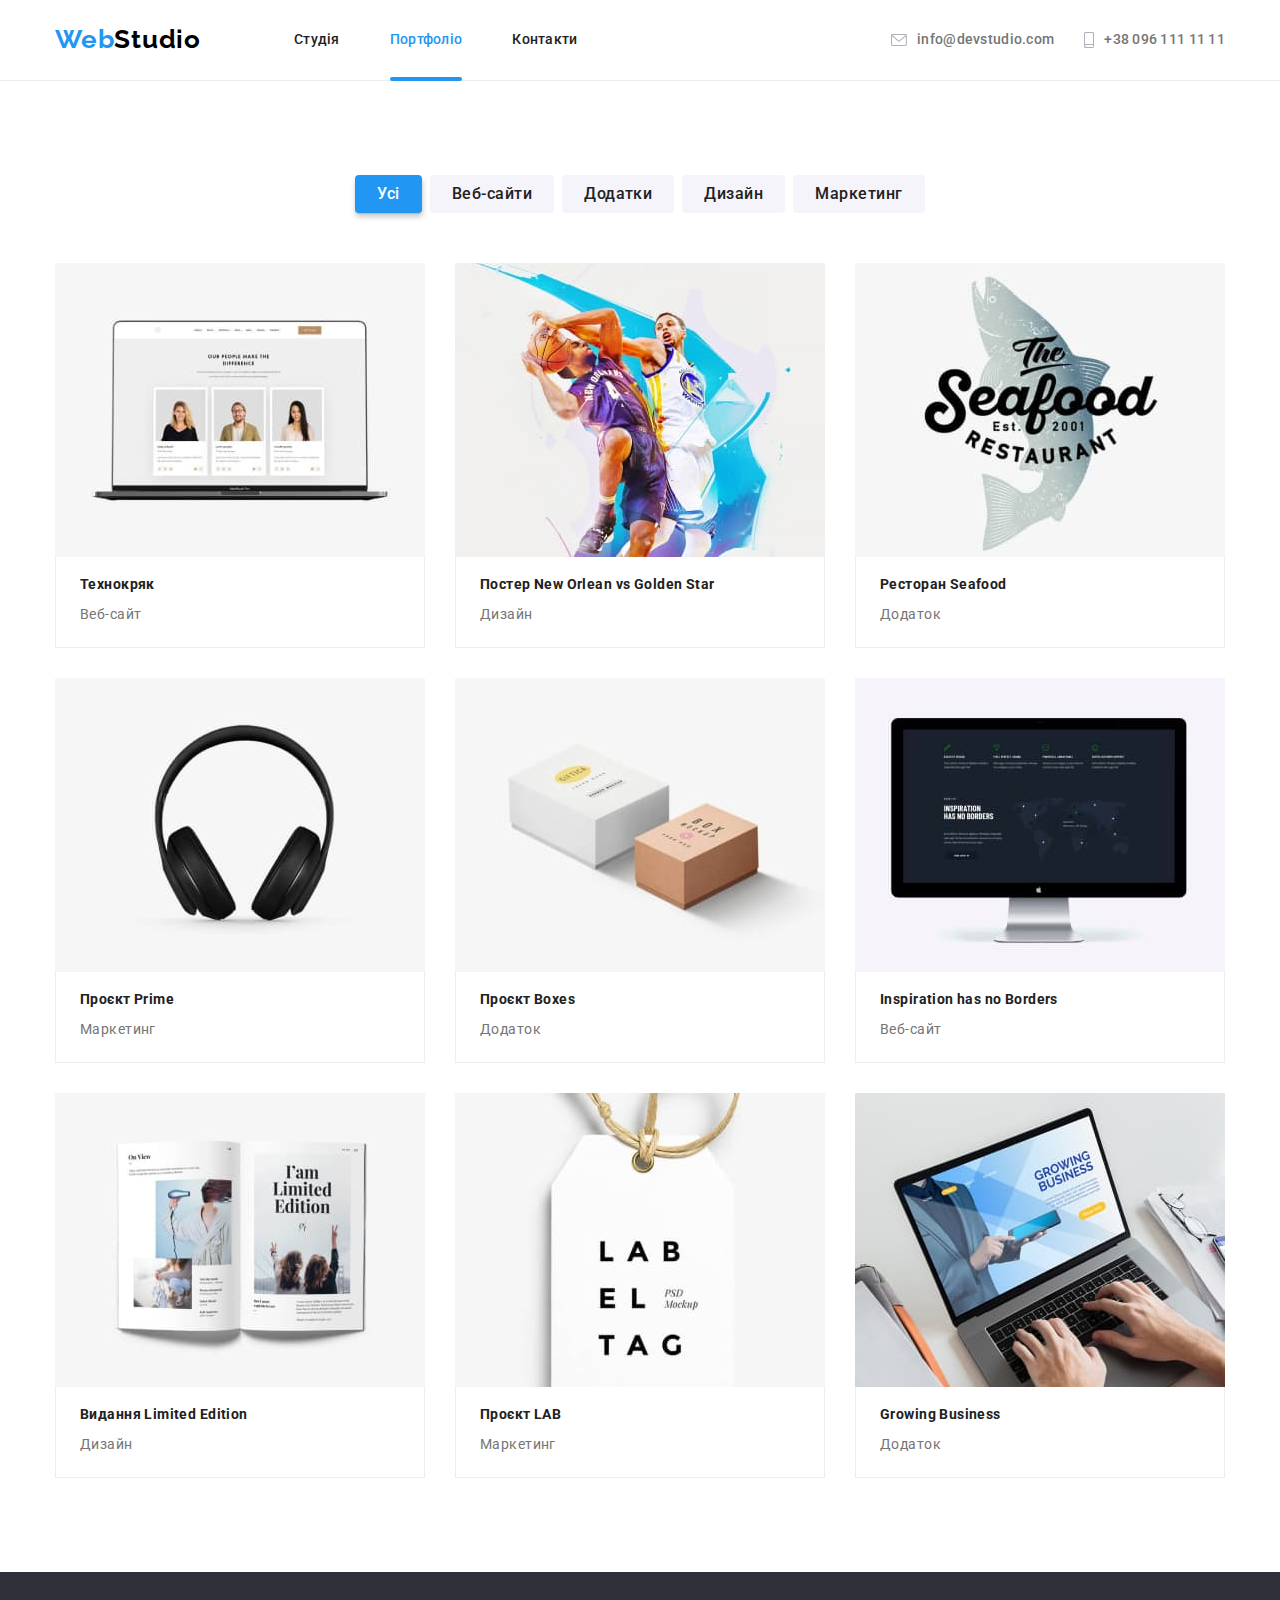
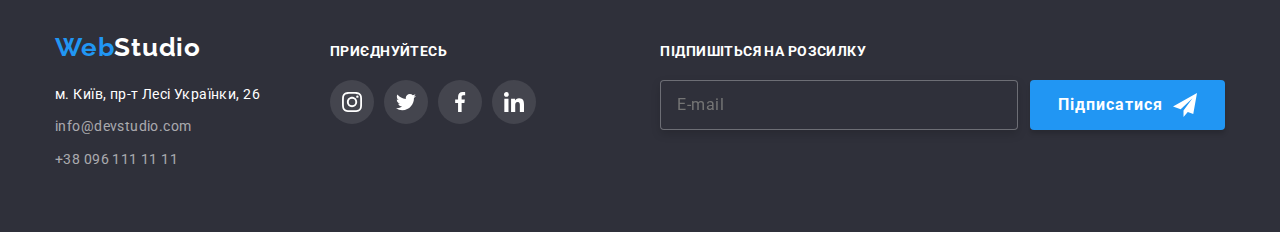
==== commit 23ec76d4: "перероблює ДЗ по зауваженням ментора" ====
--- a/portfolio.html
+++ b/portfolio.html
@@ -17,188 +17,190 @@
 </head>
 
 <body>
-  <header class="header container">
-    <nav class="navigation">
-      <a lang="en" class="logo" href="./index.html">
-        <span class="logo--accent">Web</span>Studio
-      </a>
-      <ul class="navigation__list">
-        <li class="navigation__item"><a class="navigation__link " href="./index.html">Студія</a>
+  <header class="header">
+    <div class="header__content container">
+      <nav class="navigation">
+        <a lang="en" class="logo" href="./index.html">
+          <span class="logo--accent">Web</span>Studio
+        </a>
+        <ul class="navigation__list">
+          <li class="navigation__item"><a class="navigation__link " href="./index.html">Студія</a>
+          </li>
+          <li class="navigation__item accent-line"><a class="navigation__link navigation__link--accent"
+              href="./portfolio.html">Портфоліо</a></li>
+          <li class="navigation__item"><a class="navigation__link" href="/">Контакти</a></li>
+        </ul>
+      </nav>
+      <!-- <div class="contact-container"> -->
+      <ul class="contact__list">
+        <li class="contact__item">
+          <!-- <div class="contact__icon"> -->
+          <a class="contact__link" href="mailto:info@devstudio.com">
+            info@devstudio.com<svg width="16" height="12" class="contact__icon">
+              <use href="./images/icons.svg#icon-envelope"></use>
+            </svg>
+          </a>
+          <!-- </div> -->
         </li>
-        <li class="navigation__item accent-line"><a class="navigation__link navigation__link--accent"
-            href="./portfolio.html">Портфоліо</a></li>
-        <li class="navigation__item"><a class="navigation__link" href="/">Контакти</a></li>
-      </ul>
-    </nav>
-    <!-- <div class="contact-container"> -->
-    <ul class="contact__list">
-      <li class="contact__item">
-        <!-- <div class="contact__icon"> -->
-        <a class="contact__link" href="mailto:info@devstudio.com">
-          info@devstudio.com<svg width="16" height="12" class="contact__icon">
-            <use href="./images/icons.svg#icon-envelope"></use>
-          </svg>
-        </a>
-        <!-- </div> -->
-      </li>
-      <li class="contact__item">
-        <!-- <div class="contact__icon"> -->
-        <a class="contact__link" href="tel:+380961111111">+38 096 111 11 11<svg width="10" height="16"
-            class="contact__icon">
-            <use href="./images/icons.svg#icon-phone"></use>
-          </svg>
-        </a>
-        <!-- </div> -->
-      </li>
-    </ul>
-    <!-- </div> -->
-  </header>
-  <main class="main main__portfolio">
-    <!-- <section class="main-portfolio section"> -->
-    <div class="container">
-      <h1 class="subject visually-hidden">Каталог послуг</h1>
-      <ul class="btn__list">
-        <li class="btn__item">
-          <button class="button button--accent" type="button">Усі</button>
-        </li>
-        <li class="btn__item">
-          <button class="button" type="button">Веб-сайти</button>
-        </li>
-        <li class="btn__item">
-          <button class="button" type="button">Додатки</button>
-        </li>
-        <li class="btn__item">
-          <button class="button" type="button">Дизайн</button>
-        </li>
-        <li class="btn__item">
-          <button class="button" type="button">Маркетинг</button>
-        </li>
-      </ul>
-      <ul class="card__list">
-        <li class="card__item">
-          <a class="card__link" href="">
-            <div class="card__overlay"> <img class="img" src="./images/img-0.jpg" alt="сайт технокряк" width="370" />
-              <p class="card__text--overlay">Ресурс пропонує комплексні пропозиції з різним рівнем функціоналу та
-                сервісів.
-                Все це дозволить відвідувачу отримати вичерпні відомості про компанію чи приватну особу.</p>
-            </div>
-            <div class="card__border">
-              <h2 class="title">Технокряк</h2>
-              <p class="text">Веб-сайт</p>
-            </div>
+        <li class="contact__item">
+          <!-- <div class="contact__icon"> -->
+          <a class="contact__link" href="tel:+380961111111">+38 096 111 11 11<svg width="10" height="16"
+              class="contact__icon">
+              <use href="./images/icons.svg#icon-phone"></use>
+            </svg>
           </a>
-        </li>
-        <li class="card__item">
-          <a class="card__link" href="">
-            <div class="card__overlay"> <img class="img" src="./images/img-1.jpg" alt="дизайн постера" width="370" />
-              <p class="card__text--overlay">Ресурс пропонує комплексні пропозиції з різним рівнем функціоналу та
-                сервісів.
-                Все це дозволить відвідувачу отримати вичерпні відомості про компанію чи приватну особу.</p>
-            </div>
-            <div class="card__border">
-              <h2 class="title">
-                Постер <span lang="en"> New Orlean vs Golden Star</span></h2>
-              <p class="text">Дизайн</p>
-            </div>
-          </a>
-        </li>
-        <li class="card__item">
-          <a class="card__link" href="">
-            <div class="card__overlay"> <img class="img" src="./images/img-2.jpg" alt="додаток ресторану" width="370" />
-              <p class="card__text--overlay">Ресурс пропонує комплексні пропозиції з різним рівнем функціоналу та
-                сервісів.
-                Все це дозволить відвідувачу отримати вичерпні відомості про компанію чи приватну особу.</p>
-            </div>
-            <div class="card__border">
-              <h2 class="title">Ресторан <span lang="en">Seafood</span></h2>
-              <p class="text">Додаток</p>
-            </div>
-          </a>
-        </li>
-        <li class="card__item">
-          <a class="card__link" href="">
-            <div class="card__overlay"> <img class="img" src="./images/img-3.jpg" alt="фото з проекту прайм"
-                width="370" />
-              <p class="card__text--overlay">Ресурс пропонує комплексні пропозиції з різним рівнем функціоналу та
-                сервісів.
-                Все це дозволить відвідувачу отримати вичерпні відомості про компанію чи приватну особу.</p>
-            </div>
-            <div class="card__border">
-              <h2 class="title">Проєкт <span lang="en">Prime</span></h2>
-              <p class="text">Маркетинг</p>
-            </div>
-          </a>
-        </li>
-        <li class="card__item">
-          <a class="card__link" href="">
-            <div class="card__overlay"> <img class="img" src="./images/img-4.jpg" alt="фото з додатку" width="370" />
-              <p class="card__text--overlay">Ресурс пропонує комплексні пропозиції з різним рівнем функціоналу та
-                сервісів.
-                Все це дозволить відвідувачу отримати вичерпні відомості про компанію чи приватну особу.</p>
-            </div>
-            <div class="card__border">
-              <h2 class="title">Проєкт <span lang="en">Boxes</span></h2>
-              <p class="text">Додаток</p>
-            </div>
-          </a>
-        </li>
-        <li class="card__item">
-          <a class="card__link" href="">
-            <div class="card__overlay"> <img class="img" src="./images/img-5.jpg" alt="веб-сайт" width="370" />
-              <p class="card__text--overlay">Ресурс пропонує комплексні пропозиції з різним рівнем функціоналу та
-                сервісів.
-                Все це дозволить відвідувачу отримати вичерпні відомості про компанію чи приватну особу.</p>
-            </div>
-            <div class="card__border">
-              <h2 class="title" lang="en">Inspiration has no Borders</h2>
-              <p class="text">Веб-сайт</p>
-            </div>
-          </a>
-        </li>
-        <li class="card__item">
-          <a class="card__link" href="">
-            <div class="card__overlay"> <img class="img" src="./images/img-6.jpg" alt="дизайн видання" width="370" />
-              <p class="card__text--overlay">Ресурс пропонує комплексні пропозиції з різним рівнем функціоналу та
-                сервісів.
-                Все це дозволить відвідувачу отримати вичерпні відомості про компанію чи приватну особу.</p>
-            </div>
-            <div class="card__border">
-              <h2 class="title">
-                Видання <span lang="en">Limited Edition</span>
-              </h2>
-              <p class="text">Дизайн</p>
-            </div>
-          </a>
-        </li>
-        <li class="card__item">
-          <a class="card__link" href="">
-            <div class="card__overlay"> <img class="img" src="./images/img-7.jpg" alt="фото з проекту" width="370" />
-              <p class="card__text--overlay">Ресурс пропонує комплексні пропозиції з різним рівнем функціоналу та
-                сервісів.
-                Все це дозволить відвідувачу отримати вичерпні відомості про компанію чи приватну особу.</p>
-            </div>
-            <div class="card__border">
-              <h2 class="title">Проєкт <span lang="en">LAB</span></h2>
-              <p class="text">Маркетинг</p>
-            </div>
-          </a>
-        </li>
-        <li class="card__item">
-          <a class="card__link" href="">
-            <div class="card__overlay"> <img class="img" src="./images/img-8.jpg" alt="додаток" width="370" />
-              <p class="card__text--overlay">Ресурс пропонує комплексні пропозиції з різним рівнем функціоналу та
-                сервісів.
-                Все це дозволить відвідувачу отримати вичерпні відомості про компанію чи приватну особу.</p>
-            </div>
-            <div class="card__border">
-              <h2 class="title" lang="en">Growing Business</h2>
-              <p class="text">Додаток</p>
-            </div>
-          </a>
+          <!-- </div> -->
         </li>
       </ul>
     </div>
-    <!-- </section> -->
+  </header>
+  <main class="main">
+    <section class="main__portfolio">
+      <div class="container">
+        <h1 class="subject visually-hidden">Каталог послуг</h1>
+        <ul class="btn__list">
+          <li class="btn__item">
+            <button class="button button--accent" type="button">Усі</button>
+          </li>
+          <li class="btn__item">
+            <button class="button" type="button">Веб-сайти</button>
+          </li>
+          <li class="btn__item">
+            <button class="button" type="button">Додатки</button>
+          </li>
+          <li class="btn__item">
+            <button class="button" type="button">Дизайн</button>
+          </li>
+          <li class="btn__item">
+            <button class="button" type="button">Маркетинг</button>
+          </li>
+        </ul>
+        <ul class="card__list">
+          <li class="card__item">
+            <a class="card__link" href="">
+              <div class="card__overlay"> <img class="img" src="./images/img-0.jpg" alt="сайт технокряк" width="370" />
+                <p class="card__text--overlay">Ресурс пропонує комплексні пропозиції з різним рівнем функціоналу та
+                  сервісів.
+                  Все це дозволить відвідувачу отримати вичерпні відомості про компанію чи приватну особу.</p>
+              </div>
+              <div class="card__border">
+                <h2 class="title">Технокряк</h2>
+                <p class="text">Веб-сайт</p>
+              </div>
+            </a>
+          </li>
+          <li class="card__item">
+            <a class="card__link" href="">
+              <div class="card__overlay"> <img class="img" src="./images/img-1.jpg" alt="дизайн постера" width="370" />
+                <p class="card__text--overlay">Ресурс пропонує комплексні пропозиції з різним рівнем функціоналу та
+                  сервісів.
+                  Все це дозволить відвідувачу отримати вичерпні відомості про компанію чи приватну особу.</p>
+              </div>
+              <div class="card__border">
+                <h2 class="title">
+                  Постер <span lang="en"> New Orlean vs Golden Star</span></h2>
+                <p class="text">Дизайн</p>
+              </div>
+            </a>
+          </li>
+          <li class="card__item">
+            <a class="card__link" href="">
+              <div class="card__overlay"> <img class="img" src="./images/img-2.jpg" alt="додаток ресторану"
+                  width="370" />
+                <p class="card__text--overlay">Ресурс пропонує комплексні пропозиції з різним рівнем функціоналу та
+                  сервісів.
+                  Все це дозволить відвідувачу отримати вичерпні відомості про компанію чи приватну особу.</p>
+              </div>
+              <div class="card__border">
+                <h2 class="title">Ресторан <span lang="en">Seafood</span></h2>
+                <p class="text">Додаток</p>
+              </div>
+            </a>
+          </li>
+          <li class="card__item">
+            <a class="card__link" href="">
+              <div class="card__overlay"> <img class="img" src="./images/img-3.jpg" alt="фото з проекту прайм"
+                  width="370" />
+                <p class="card__text--overlay">Ресурс пропонує комплексні пропозиції з різним рівнем функціоналу та
+                  сервісів.
+                  Все це дозволить відвідувачу отримати вичерпні відомості про компанію чи приватну особу.</p>
+              </div>
+              <div class="card__border">
+                <h2 class="title">Проєкт <span lang="en">Prime</span></h2>
+                <p class="text">Маркетинг</p>
+              </div>
+            </a>
+          </li>
+          <li class="card__item">
+            <a class="card__link" href="">
+              <div class="card__overlay"> <img class="img" src="./images/img-4.jpg" alt="фото з додатку" width="370" />
+                <p class="card__text--overlay">Ресурс пропонує комплексні пропозиції з різним рівнем функціоналу та
+                  сервісів.
+                  Все це дозволить відвідувачу отримати вичерпні відомості про компанію чи приватну особу.</p>
+              </div>
+              <div class="card__border">
+                <h2 class="title">Проєкт <span lang="en">Boxes</span></h2>
+                <p class="text">Додаток</p>
+              </div>
+            </a>
+          </li>
+          <li class="card__item">
+            <a class="card__link" href="">
+              <div class="card__overlay"> <img class="img" src="./images/img-5.jpg" alt="веб-сайт" width="370" />
+                <p class="card__text--overlay">Ресурс пропонує комплексні пропозиції з різним рівнем функціоналу та
+                  сервісів.
+                  Все це дозволить відвідувачу отримати вичерпні відомості про компанію чи приватну особу.</p>
+              </div>
+              <div class="card__border">
+                <h2 class="title" lang="en">Inspiration has no Borders</h2>
+                <p class="text">Веб-сайт</p>
+              </div>
+            </a>
+          </li>
+          <li class="card__item">
+            <a class="card__link" href="">
+              <div class="card__overlay"> <img class="img" src="./images/img-6.jpg" alt="дизайн видання" width="370" />
+                <p class="card__text--overlay">Ресурс пропонує комплексні пропозиції з різним рівнем функціоналу та
+                  сервісів.
+                  Все це дозволить відвідувачу отримати вичерпні відомості про компанію чи приватну особу.</p>
+              </div>
+              <div class="card__border">
+                <h2 class="title">
+                  Видання <span lang="en">Limited Edition</span>
+                </h2>
+                <p class="text">Дизайн</p>
+              </div>
+            </a>
+          </li>
+          <li class="card__item">
+            <a class="card__link" href="">
+              <div class="card__overlay"> <img class="img" src="./images/img-7.jpg" alt="фото з проекту" width="370" />
+                <p class="card__text--overlay">Ресурс пропонує комплексні пропозиції з різним рівнем функціоналу та
+                  сервісів.
+                  Все це дозволить відвідувачу отримати вичерпні відомості про компанію чи приватну особу.</p>
+              </div>
+              <div class="card__border">
+                <h2 class="title">Проєкт <span lang="en">LAB</span></h2>
+                <p class="text">Маркетинг</p>
+              </div>
+            </a>
+          </li>
+          <li class="card__item">
+            <a class="card__link" href="">
+              <div class="card__overlay"> <img class="img" src="./images/img-8.jpg" alt="додаток" width="370" />
+                <p class="card__text--overlay">Ресурс пропонує комплексні пропозиції з різним рівнем функціоналу та
+                  сервісів.
+                  Все це дозволить відвідувачу отримати вичерпні відомості про компанію чи приватну особу.</p>
+              </div>
+              <div class="card__border">
+                <h2 class="title" lang="en">Growing Business</h2>
+                <p class="text">Додаток</p>
+              </div>
+            </a>
+          </li>
+        </ul>
+      </div>
+    </section>
   </main>
   <footer class="footer">
     <div class="footer__position container ">
--- a/css/main.min.css
+++ b/css/main.min.css
@@ -1 +1 @@
-h1,h2,h3,h4,h5,h6,p,ul{margin:0;margin:0;padding:0;padding:0}.container{width:1200px;padding-left:15px;padding-right:15px;margin-left:auto;margin-right:auto}.img{display:block}.visually-hidden{position:absolute;width:1px;height:1px;margin:-1px;border:0;padding:0;white-space:nowrap;-webkit-clip-path:inset(100%);clip-path:inset(100%);clip:rect(0 0 0 0);overflow:hidden}.header{border-bottom:1px solid #ececec;display:flex;align-items:center}.logo{color:#000;text-decoration:none;font-family:"Raleway","sens-serif";font-style:normal;font-weight:700;font-size:26px;line-height:1.19;letter-spacing:.03em;margin-right:93px;padding-top:24px;padding-bottom:25px}.logo--accent{color:#2196f3}.accent-line{position:relative}.accent-line::after{content:"";position:absolute;left:0;bottom:-1px;width:100%;height:4px;display:block;border-radius:2px;background-color:#2196f3}.navigation{display:flex;align-items:center}.contact__list{display:flex;list-style:none;gap:30px}.contact-container{margin-left:auto}.contact__link{display:block;color:#757575;text-decoration:none;font-family:"Roboto","sens-serif";font-style:normal;font-weight:500;font-size:14px;line-height:1.14;letter-spacing:.02em;padding-top:32px;padding-bottom:32px}.contact__list{list-style:none;display:flex;margin-left:auto}.contact__link{display:flex;flex-direction:row-reverse;align-items:center;gap:10px;text-decoration:none;fill:#afb1b8;transition:color 250ms cubic-bezier(0.4, 0, 0.2, 1),fill 250ms cubic-bezier(0.4, 0, 0.2, 1)}.contact__link:hover,.contact__link:focus{color:#2196f3;fill:#2196f3}.navigation__list{display:flex;list-style:none;gap:50px}.navigation__link{color:#212121;text-decoration:none;font-family:"Roboto","sens-serif";font-style:normal;font-weight:500;font-size:14px;line-height:1.14;letter-spacing:.02em;display:inline-block;padding-top:32px;padding-bottom:32px;transition:color 250ms cubic-bezier(0.4, 0, 0.2, 1)}.navigation__link:hover,.navigation__link:focus{color:#2196f3}.navigation__link--accent{color:#2196f3}.hero-section{background-image:linear-gradient(180deg, rgba(47, 48, 58, 0.4) 0%, rgba(47, 48, 58, 0) 100%),url("../images/bgImg.jpg");background-size:cover;background-repeat:no-repeat;max-width:1600px;max-height:600px;background-color:#2f303a;text-align:center;padding-top:200px;padding-bottom:200px;margin:0 auto}.hero__container{width:696px}.hero__title{color:#fff;font-family:"Roboto","sens-serif";font-style:normal;font-weight:900;font-size:44px;line-height:1.36;text-align:center;letter-spacing:.06em;text-align:center;text-transform:uppercase;margin-bottom:30px}.hero__button{cursor:pointer;color:#fff;background-color:#2196f3;border:0px;font-family:"Roboto","sens-serif";font-style:normal;font-weight:700;font-size:16px;line-height:1.88;letter-spacing:.06em;display:inline-block;padding-left:32px;padding-top:10px;padding-right:32px;padding-bottom:10px;border-radius:4px;transition:background-color 250ms cubic-bezier(0.4, 0, 0.2, 1)}.hero__button:hover,.hero__button:focus{background-color:#188ce8}.advantage{padding-top:94px}.advantage__list{list-style:none;display:flex;gap:30px}.advantage__container{background-color:#f5f4fa;width:270px;height:120px;display:flex;margin-bottom:30px;fill:currentColor;align-items:center;justify-content:center}.title{font-family:"Roboto","sens-serif";font-style:normal;font-weight:700;font-size:14px;line-height:1.14;letter-spacing:.03em;margin-bottom:10px;color:#212121;text-transform:uppercase}.text{font-family:"Roboto","sens-serif";font-style:normal;font-weight:400;font-size:14px;line-height:1.71;letter-spacing:.03em;color:#757575}.working{padding-top:94px;padding-bottom:94px}.caption{font-family:"Roboto","sens-serif";font-style:normal;font-weight:700;font-size:36px;line-height:1.17;text-align:center;letter-spacing:.03em;color:#212121;margin-bottom:50px}.working__list{list-style:none;display:flex;gap:30px}.working__position{position:relative;display:block}.working__title{position:absolute;display:block;width:100%;left:0;bottom:0;text-align:center;text-transform:uppercase;background-color:rgba(47,48,58,.8);padding-top:27px;padding-bottom:27px;margin-bottom:0;color:#fff}.title{font-family:"Roboto","sens-serif";font-style:normal;font-weight:700;font-size:14px;line-height:1.14;letter-spacing:.03em}.team{background-color:#f5f4fa;padding-top:94px;padding-bottom:94px}.team__list{list-style:none;display:flex;gap:30px}.team__card{background-color:#fff;text-align:center;border-radius:0 0 2px 2px;box-shadow:0px 1px 3px rgba(0,0,0,.1607843137),0px 1px 1px rgba(0,0,0,.1411764706),0px 2px 1px rgba(0,0,0,.2);padding-top:30px;padding-bottom:30px;padding-left:32px;padding-right:32px}.team-icon__list{list-style:none;display:flex;gap:10px;margin-top:16px}.team-icon__link{text-decoration:none;width:44px;height:44px;border-radius:50%;padding:12px;fill:#afb1b8;display:flex;align-items:center;justify-content:center;transition:background-color 250ms cubic-bezier(0.4, 0, 0.2, 1),fill 250ms cubic-bezier(0.4, 0, 0.2, 1)}.team-icon__link:hover,.team-icon__link:focus{fill:#fff;background-color:#2196f3}.clients{padding-top:94px;padding-bottom:94px}.clients__list{list-style:none;display:flex;gap:30px}.clients__link{border:1px solid #afb1b8;border-radius:4px;display:inline-block;fill:#afb1b8;width:170px;height:92px;display:flex;justify-content:center;align-items:center;transition:border 250ms cubic-bezier(0.4, 0, 0.2, 1),fill 250ms cubic-bezier(0.4, 0, 0.2, 1)}.clients__link:hover,.clients__link:focus{fill:#2196f3;border:1px solid #2196f3}.footer{background-color:#2f303a;padding-top:60px;padding-bottom:60px}.footer__position{display:flex;align-items:baseline}.footer__logo{display:inline-block;color:#fff;margin-bottom:20px;margin-right:0;padding:0}.adress__list{list-style:none;display:flex;flex-direction:column;gap:9px}.adress__link{text-decoration:none;color:rgba(255,255,255,.6);transition:color 250ms cubic-bezier(0.4, 0, 0.2, 1);font-family:"Roboto","sens-serif";font-style:normal;font-weight:400;font-size:14px;line-height:1.71;letter-spacing:.03em}.adress__link:hover,.adress__link:focus{color:#2196f3}.address__link--white{color:#fff}.footer-icon{display:flex;flex-direction:column;margin-left:70px;margin-right:93px}.footer__strong{display:inline-block;margin-bottom:20px;font-family:"Roboto","sens-serif";font-style:normal;font-weight:700;font-size:14px;line-height:1.14;letter-spacing:.03em;color:#fff;text-transform:uppercase}.footer-icon__list{list-style:none;display:flex;gap:10px}.footer-icon__link{text-decoration:none;width:44px;height:44px;border-radius:50%;display:flex;justify-content:center;align-items:center;fill:#fff;background-color:rgba(255,255,255,.1);transition:background-color 250ms cubic-bezier(0.4, 0, 0.2, 1)}.footer-icon__link:hover,.footer-icon__link:focus{background-color:#2196f3}.footer-form{display:flex;align-items:baseline;gap:12px}.footer-form__input{width:358px;color:rgba(255,255,255,.6);background-color:#2f303a;font-family:"Roboto";font-style:normal;font-weight:400;font-size:16px;line-height:1.25;letter-spacing:.03em;border:1px;padding-top:14px;padding-bottom:14px;padding-left:16px;border:1px solid rgba(255,255,255,.3);border-radius:4px;outline:none;filter:drop-shadow(0px 4px 4px rgba(0, 0, 0, 0.15))}.footer-form__btn{display:block;color:#fff;background-color:#2196f3;fill:#fff;box-shadow:0px 4px 4px rgba(0,0,0,.15);border:none;border-radius:4px;padding-left:28px;padding-right:28px;padding-top:10px;padding-bottom:10px;display:flex;gap:10px;align-items:center;cursor:pointer;font-family:"Roboto","sens-serif";font-style:normal;font-weight:700;font-size:16px;line-height:1.88;letter-spacing:.06em}.backdrop{position:fixed;top:0;left:0;width:100%;height:100%;background-color:rgba(0,0,0,.2);opacity:1;transition:opacity 250ms cubic-bezier(0.4, 0, 0.2, 1)}.is-hidden{opacity:0;pointer-events:none}.modal{position:absolute;top:50%;left:50%;width:528px;height:581px;background-color:#fff;transform:translate(-50%, -50%) scale(1);transition:transform 250ms cubic-bezier(0.4, 0, 0.2, 1)}.modal__button{position:absolute;top:8px;right:8px;width:30px;height:30px;text-decoration:none;fill:#000;background-color:#fff;display:flex;justify-content:center;align-items:center;border:1px solid rgba(0,0,0,.1);border-radius:50%;cursor:pointer;transition:fill 250ms}.modal__button:hover,.modal__button:focus{fill:#2196f3}.form{display:flex;flex-direction:column;padding:40px}.form__title{font-family:"Roboto";font-style:normal;font-weight:700;font-size:20px;line-height:1.15;letter-spacing:.03em;display:block;text-align:center;color:#212121;margin-bottom:12px}.form__position{display:flex;flex-direction:column;gap:10px;margin-bottom:20px}.form__label{color:#757575;position:relative;display:flex;flex-direction:column;font-family:"Roboto";font-style:normal;font-weight:400;font-size:12px;line-height:1.17;letter-spacing:.01em}.form__label:focus-within .form__icon{fill:#2196f3}.form__label:focus-within .form__input,.form__label:focus-within .form__textarea{border:1px solid #2196f3}.form__input{display:inline-block;border:1px solid rgba(33,33,33,.2);border-radius:4px;padding-top:11px;padding-bottom:11px;padding-left:42px;outline:none;margin-top:4px;transition:border 250ms cubic-bezier(0.4, 0, 0.2, 1)}.form__icon{position:absolute;top:50%;left:12px;transition:fill 250ms cubic-bezier(0.4, 0, 0.2, 1)}.form__textarea{resize:none;padding-left:16px;padding-top:12px;padding-right:16px;padding-bottom:12px;font-family:"Roboto";font-style:normal;font-weight:400;font-size:12px;line-height:1.17;letter-spacing:.01em;color:#212121;border:1px solid rgba(33,33,33,.2);border-radius:4px;outline:none;margin-top:4px}.form__textarea::-moz-placeholder{color:rgba(117,117,117,.5)}.form__textarea:-ms-input-placeholder{color:rgba(117,117,117,.5)}.form__textarea::placeholder{color:rgba(117,117,117,.5)}.form__label-checkbox{display:flex;align-items:center;gap:10px;margin-bottom:30px;font-family:"Roboto","sens-serif";font-style:normal;font-weight:500;font-size:14px;line-height:1.14;letter-spacing:.02em;color:#757575}.form__input-checkbox{display:inline-block;-webkit-appearance:none;-moz-appearance:none;appearance:none}.form__link{text-decoration:none;color:#2196f3;border-bottom:1px solid #2196f3}.form__icon-checkbox{display:inline-block;background-image:url("../images/no-check.svg");width:16px;height:15px;transition:background-image 250ms cubic-bezier(0.4, 0, 0.2, 1)}.form__input-checkbox:checked~.form__icon-checkbox{background-image:url("../images/check.svg")}.form__btn{display:block;margin:0 auto;padding:10px;width:200px;height:50px;color:#fff;background-color:#2196f3;box-shadow:0px 4px 4px rgba(0,0,0,.15);border-radius:4px;border:none;cursor:pointer;font-family:"Roboto","sens-serif";font-style:normal;font-weight:700;font-size:16px;line-height:1.88;letter-spacing:.06em;transition:background-color 250ms cubic-bezier(0.4, 0, 0.2, 1)}.form__btn:hover,.form__btn:focus{background-color:#188ce8}.main__portfolio{padding-top:94px;padding-bottom:94px}.btn__list{list-style:none;display:flex;justify-content:center;gap:8px;margin-bottom:50px}.button{cursor:pointer;color:#212121;background-color:#f5f4fa;border:0px;font-family:"Roboto";font-style:normal;font-weight:500;font-size:16px;line-height:1.62;letter-spacing:.03em;padding-left:22px;padding-top:6px;padding-right:22px;padding-bottom:6px;border-radius:4px;transition:color 250ms cubic-bezier(0.4, 0, 0.2, 1),background-color 250ms cubic-bezier(0.4, 0, 0.2, 1),box-shadow 250ms cubic-bezier(0.4, 0, 0.2, 1)}.button:hover,.button:focus{color:#fff;background-color:#2196f3;box-shadow:0px 1px 1px rgba(0,0,0,.12),0px 4px 4px rgba(0,0,0,.06),1px 4px 6px rgba(0,0,0,.16);overflow:visible;transform:translateY(0)}.button--accent{color:#fff;background-color:#2196f3;box-shadow:0px 1px 1px rgba(0,0,0,.12),0px 4px 4px rgba(0,0,0,.06),1px 4px 6px rgba(0,0,0,.16)}.card__list{list-style:none;display:flex;flex-wrap:wrap;gap:30px}.card__overlay{position:relative;overflow:hidden}.card__text--overlay{position:absolute;top:0;left:0;width:100%;height:100%;background-color:rgba(33,150,243,.9);transform:translateY(101%);padding-left:24px;padding-top:63px;padding-right:24px;padding-bottom:63px;color:#fff;font-family:"Roboto";font-style:normal;font-weight:400;font-size:18px;line-height:1.56;letter-spacing:.03em;transition:transform 250ms cubic-bezier(0.4, 0, 0.2, 1)}.card__link{text-decoration:none;display:block}.card__link:hover,.card__link:focus,.card__link:hover .card__text--overlay,.card__link:focus .card__text--overlay{box-shadow:0px 1px 1px rgba(0,0,0,.12),0px 4px 4px rgba(0,0,0,.06),1px 4px 6px rgba(0,0,0,.16);overflow:visible;transform:translateY(0)}.card__border{padding-top:20px;padding-bottom:20px;padding-left:24px;padding-right:24px;border-left:1px solid #eee;border-right:1px solid #eee;border-bottom:1px solid #eee}/*# sourceMappingURL=main.min.css.map */+h1,h2,h3,h4,h5,h6,p,ul{margin:0;margin:0;padding:0;padding:0}.container{width:1200px;padding-left:15px;padding-right:15px;margin-left:auto;margin-right:auto}.img{display:block}.visually-hidden{position:absolute;width:1px;height:1px;margin:-1px;border:0;padding:0;white-space:nowrap;-webkit-clip-path:inset(100%);clip-path:inset(100%);clip:rect(0 0 0 0);overflow:hidden}.title{font-family:"Roboto","sens-serif";font-style:normal;font-weight:700;font-size:14px;line-height:1.14;letter-spacing:.03em;color:#212121}.text{margin-top:10px;font-family:"Roboto","sens-serif";font-style:normal;font-weight:400;font-size:14px;line-height:1.71;letter-spacing:.03em;color:#757575}.header{border-bottom:1px solid #ececec}.header__content{display:flex;align-items:center}.logo{color:#000;text-decoration:none;font-family:"Raleway","sens-serif";font-style:normal;font-weight:700;font-size:26px;line-height:1.19;letter-spacing:.03em;margin-right:93px;padding-top:24px;padding-bottom:25px}.logo--accent{color:#2196f3}.accent-line{position:relative}.accent-line::after{content:"";position:absolute;left:0;bottom:-1px;width:100%;height:4px;display:block;border-radius:2px;background-color:#2196f3}.navigation{display:flex;align-items:center}.contact__list{display:flex;list-style:none;gap:30px}.contact-container{margin-left:auto}.contact__link{display:block;color:#757575;text-decoration:none;font-family:"Roboto","sens-serif";font-style:normal;font-weight:500;font-size:14px;line-height:1.14;letter-spacing:.02em;padding-top:32px;padding-bottom:32px}.contact__list{list-style:none;display:flex;margin-left:auto}.contact__link{display:flex;flex-direction:row-reverse;align-items:center;gap:10px;text-decoration:none;fill:#afb1b8;transition:color 250ms cubic-bezier(0.4, 0, 0.2, 1),fill 250ms cubic-bezier(0.4, 0, 0.2, 1)}.contact__link:hover,.contact__link:focus{color:#2196f3;fill:#2196f3}.navigation__list{display:flex;list-style:none;gap:50px}.navigation__link{color:#212121;text-decoration:none;font-family:"Roboto","sens-serif";font-style:normal;font-weight:500;font-size:14px;line-height:1.14;letter-spacing:.02em;display:inline-block;padding-top:32px;padding-bottom:32px;transition:color 250ms cubic-bezier(0.4, 0, 0.2, 1)}.navigation__link:hover,.navigation__link:focus{color:#2196f3}.navigation__link--accent{color:#2196f3}.hero-section{background-image:linear-gradient(180deg, rgba(47, 48, 58, 0.4) 0%, rgba(47, 48, 58, 0) 100%),url("../images/bgImg.jpg");background-size:cover;background-repeat:no-repeat;max-width:1600px;max-height:600px;background-color:#2f303a;text-align:center;padding-top:200px;padding-bottom:200px;margin:0 auto}.hero__container{width:696px}.hero__title{color:#fff;font-family:"Roboto","sens-serif";font-style:normal;font-weight:900;font-size:44px;line-height:1.36;text-align:center;letter-spacing:.06em;text-align:center;text-transform:uppercase;margin-bottom:30px}.hero__button{cursor:pointer;color:#fff;background-color:#2196f3;border:0px;font-family:"Roboto","sens-serif";font-style:normal;font-weight:700;font-size:16px;line-height:1.88;letter-spacing:.06em;display:inline-block;padding-left:32px;padding-top:10px;padding-right:32px;padding-bottom:10px;border-radius:4px;transition:background-color 250ms cubic-bezier(0.4, 0, 0.2, 1)}.hero__button:hover,.hero__button:focus{background-color:#188ce8}.advantage{padding-top:94px}.advantage__list{list-style:none;display:flex;gap:30px}.advantage__container{background-color:#f5f4fa;width:270px;height:120px;display:flex;margin-bottom:30px;fill:currentColor;align-items:center;justify-content:center}.advantage__title{text-transform:uppercase}.working{padding-top:94px;padding-bottom:94px}.caption{font-family:"Roboto","sens-serif";font-style:normal;font-weight:700;font-size:36px;line-height:1.17;text-align:center;letter-spacing:.03em;color:#212121;margin-bottom:50px}.working__list{list-style:none;display:flex;gap:30px}.working__position{position:relative;display:block}.working__title{position:absolute;display:flex;justify-content:center;align-items:center;width:100%;left:0;bottom:0;text-transform:uppercase;background-color:rgba(47,48,58,.8);height:70px;margin-bottom:0;color:#fff}.title{font-family:"Roboto","sens-serif";font-style:normal;font-weight:700;font-size:14px;line-height:1.14;letter-spacing:.03em}.team{background-color:#f5f4fa;padding-top:94px;padding-bottom:94px}.team__list{list-style:none;display:flex;gap:30px}.team__text{font-size:16px}.team__card{background-color:#fff;text-align:center;border-radius:0 0 2px 2px;box-shadow:0px 1px 3px rgba(0,0,0,.1607843137),0px 1px 1px rgba(0,0,0,.1411764706),0px 2px 1px rgba(0,0,0,.2);padding-top:30px;padding-bottom:30px;padding-left:32px;padding-right:32px}.team-icon__list{list-style:none;display:flex;gap:10px;margin-top:16px}.team-icon__link{text-decoration:none;width:44px;height:44px;border-radius:50%;padding:12px;fill:#afb1b8;display:flex;align-items:center;justify-content:center;transition:background-color 250ms cubic-bezier(0.4, 0, 0.2, 1),fill 250ms cubic-bezier(0.4, 0, 0.2, 1)}.team-icon__link:hover,.team-icon__link:focus{fill:#fff;background-color:#2196f3}.clients{padding-top:94px;padding-bottom:94px}.clients__list{list-style:none;display:flex;gap:30px}.clients__link{border:1px solid #afb1b8;border-radius:4px;display:inline-block;fill:#afb1b8;width:170px;height:92px;display:flex;justify-content:center;align-items:center;transition:border 250ms cubic-bezier(0.4, 0, 0.2, 1),fill 250ms cubic-bezier(0.4, 0, 0.2, 1)}.clients__link:hover,.clients__link:focus{fill:#2196f3;border:1px solid #2196f3}.footer{background-color:#2f303a;padding-top:60px;padding-bottom:60px}.footer__position{display:flex;align-items:baseline}.footer__logo{display:inline-block;color:#fff;margin-bottom:20px;margin-right:0;padding:0}.adress__list{list-style:none;display:flex;flex-direction:column;gap:9px}.adress__link{text-decoration:none;color:rgba(255,255,255,.6);transition:color 250ms cubic-bezier(0.4, 0, 0.2, 1);font-family:"Roboto","sens-serif";font-style:normal;font-weight:400;font-size:14px;line-height:1.71;letter-spacing:.03em}.adress__link:hover,.adress__link:focus{color:#2196f3}.address__link--white{color:#fff}.footer-icon{display:flex;flex-direction:column;margin-left:70px}.footer-form__position{margin-left:auto}.footer__strong{display:inline-block;margin-bottom:20px;font-family:"Roboto","sens-serif";font-style:normal;font-weight:700;font-size:14px;line-height:1.14;letter-spacing:.03em;color:#fff;text-transform:uppercase}.footer-icon__list{list-style:none;display:flex;gap:10px}.footer-icon__link{text-decoration:none;width:44px;height:44px;border-radius:50%;display:flex;justify-content:center;align-items:center;fill:#fff;background-color:rgba(255,255,255,.1);transition:background-color 250ms cubic-bezier(0.4, 0, 0.2, 1)}.footer-icon__link:hover,.footer-icon__link:focus{background-color:#2196f3}.footer-form{display:flex;align-items:baseline;gap:12px}.footer-form__input{width:358px;color:rgba(255,255,255,.6);background-color:#2f303a;font-family:"Roboto";font-style:normal;font-weight:400;font-size:16px;line-height:1.25;letter-spacing:.03em;border:1px;padding-top:14px;padding-bottom:14px;padding-left:16px;border:1px solid rgba(255,255,255,.3);border-radius:4px;outline:none;filter:drop-shadow(0px 4px 4px rgba(0, 0, 0, 0.15))}.footer-form__btn{display:block;color:#fff;background-color:#2196f3;fill:#fff;box-shadow:0px 4px 4px rgba(0,0,0,.15);border:none;border-radius:4px;padding-left:28px;padding-right:28px;padding-top:10px;padding-bottom:10px;display:flex;gap:10px;align-items:center;cursor:pointer;font-family:"Roboto","sens-serif";font-style:normal;font-weight:700;font-size:16px;line-height:1.88;letter-spacing:.06em}.backdrop{position:fixed;top:0;left:0;width:100%;height:100%;background-color:rgba(0,0,0,.2);opacity:1;transition:opacity 250ms cubic-bezier(0.4, 0, 0.2, 1)}.is-hidden{opacity:0;pointer-events:none}.modal{position:absolute;top:50%;left:50%;width:528px;height:581px;background-color:#fff;transform:translate(-50%, -50%) scale(1);transition:transform 250ms cubic-bezier(0.4, 0, 0.2, 1);padding:40px}.modal__button{position:absolute;top:8px;right:8px;width:30px;height:30px;text-decoration:none;fill:#000;background-color:#fff;display:flex;justify-content:center;align-items:center;border:1px solid rgba(0,0,0,.1);border-radius:50%;cursor:pointer;transition:fill 250ms}.modal__button:hover,.modal__button:focus{fill:#2196f3}.form{display:flex;flex-direction:column}.form__title{font-family:"Roboto";font-style:normal;font-weight:700;font-size:20px;line-height:1.15;letter-spacing:.03em;display:block;text-align:center;color:#212121;margin-bottom:12px}.form__list{display:flex;flex-direction:column;gap:10px;margin-bottom:20px;list-style:none}.form__label{color:#757575;position:relative;display:flex;flex-direction:column;font-family:"Roboto";font-style:normal;font-weight:400;font-size:12px;line-height:1.17;letter-spacing:.01em}.form__label:focus-within .form__icon{fill:#2196f3}.form__label:focus-within .form__input,.form__label:focus-within .form__textarea{border:1px solid #2196f3}.form__input{display:inline-block;border:1px solid rgba(33,33,33,.2);border-radius:4px;padding-top:11px;padding-bottom:11px;padding-left:42px;outline:none;margin-top:4px;transition:border 250ms cubic-bezier(0.4, 0, 0.2, 1)}.form__icon{position:absolute;top:50%;left:12px;transition:fill 250ms cubic-bezier(0.4, 0, 0.2, 1)}.form__textarea{resize:none;padding-left:16px;padding-top:12px;padding-right:16px;padding-bottom:12px;font-family:"Roboto";font-style:normal;font-weight:400;font-size:12px;line-height:1.17;letter-spacing:.01em;color:#212121;border:1px solid rgba(33,33,33,.2);border-radius:4px;outline:none;margin-top:4px}.form__textarea::-moz-placeholder{color:rgba(117,117,117,.5)}.form__textarea:-ms-input-placeholder{color:rgba(117,117,117,.5)}.form__textarea::placeholder{color:rgba(117,117,117,.5)}.form__label-checkbox{display:flex;align-items:center;gap:10px;margin-bottom:30px;font-family:"Roboto","sens-serif";font-style:normal;font-weight:500;font-size:14px;line-height:1.14;letter-spacing:.02em;color:#757575}.form__input-checkbox{display:inline-block;-webkit-appearance:none;-moz-appearance:none;appearance:none}.form__link{text-decoration:none;color:#2196f3;border-bottom:1px solid #2196f3}.form__icon-checkbox{display:inline-block;background-image:url("../images/no-check.svg");width:16px;height:15px;transition:background-image 250ms cubic-bezier(0.4, 0, 0.2, 1)}.form__input-checkbox:checked~.form__icon-checkbox{background-image:url("../images/check.svg")}.form__btn{display:block;margin:0 auto;padding:10px;width:200px;height:50px;color:#fff;background-color:#2196f3;box-shadow:0px 4px 4px rgba(0,0,0,.15);border-radius:4px;border:none;cursor:pointer;font-family:"Roboto","sens-serif";font-style:normal;font-weight:700;font-size:16px;line-height:1.88;letter-spacing:.06em;transition:background-color 250ms cubic-bezier(0.4, 0, 0.2, 1)}.form__btn:hover,.form__btn:focus{background-color:#188ce8}.main__portfolio{padding-top:94px;padding-bottom:94px}.btn__list{list-style:none;display:flex;justify-content:center;gap:8px;margin-bottom:50px}.button{cursor:pointer;color:#212121;background-color:#f5f4fa;border:0px;font-family:"Roboto";font-style:normal;font-weight:500;font-size:16px;line-height:1.62;letter-spacing:.03em;padding-left:22px;padding-top:6px;padding-right:22px;padding-bottom:6px;border-radius:4px;transition:color 250ms cubic-bezier(0.4, 0, 0.2, 1),background-color 250ms cubic-bezier(0.4, 0, 0.2, 1),box-shadow 250ms cubic-bezier(0.4, 0, 0.2, 1)}.button:hover,.button:focus{color:#fff;background-color:#2196f3;box-shadow:0px 1px 1px rgba(0,0,0,.12),0px 4px 4px rgba(0,0,0,.06),1px 4px 6px rgba(0,0,0,.16);overflow:visible;transform:translateY(0)}.button--accent{color:#fff;background-color:#2196f3;box-shadow:0px 1px 1px rgba(0,0,0,.12),0px 4px 4px rgba(0,0,0,.06),1px 4px 6px rgba(0,0,0,.16)}.card__list{list-style:none;display:flex;flex-wrap:wrap;gap:30px}.card__overlay{position:relative;overflow:hidden}.card__text--overlay{position:absolute;top:0;left:0;width:100%;height:100%;background-color:rgba(33,150,243,.9);transform:translateY(101%);padding-left:24px;padding-top:63px;padding-right:24px;padding-bottom:63px;color:#fff;font-family:"Roboto";font-style:normal;font-weight:400;font-size:18px;line-height:1.56;letter-spacing:.03em;transition:transform 250ms cubic-bezier(0.4, 0, 0.2, 1)}.card__link{text-decoration:none;display:block}.card__link:hover,.card__link:focus,.card__link:hover .card__text--overlay,.card__link:focus .card__text--overlay{box-shadow:0px 1px 1px rgba(0,0,0,.12),0px 4px 4px rgba(0,0,0,.06),1px 4px 6px rgba(0,0,0,.16);overflow:visible;transform:translateY(0)}.card__border{padding-top:20px;padding-bottom:20px;padding-left:24px;padding-right:24px;border-left:1px solid #eee;border-right:1px solid #eee;border-bottom:1px solid #eee}/*# sourceMappingURL=main.min.css.map */